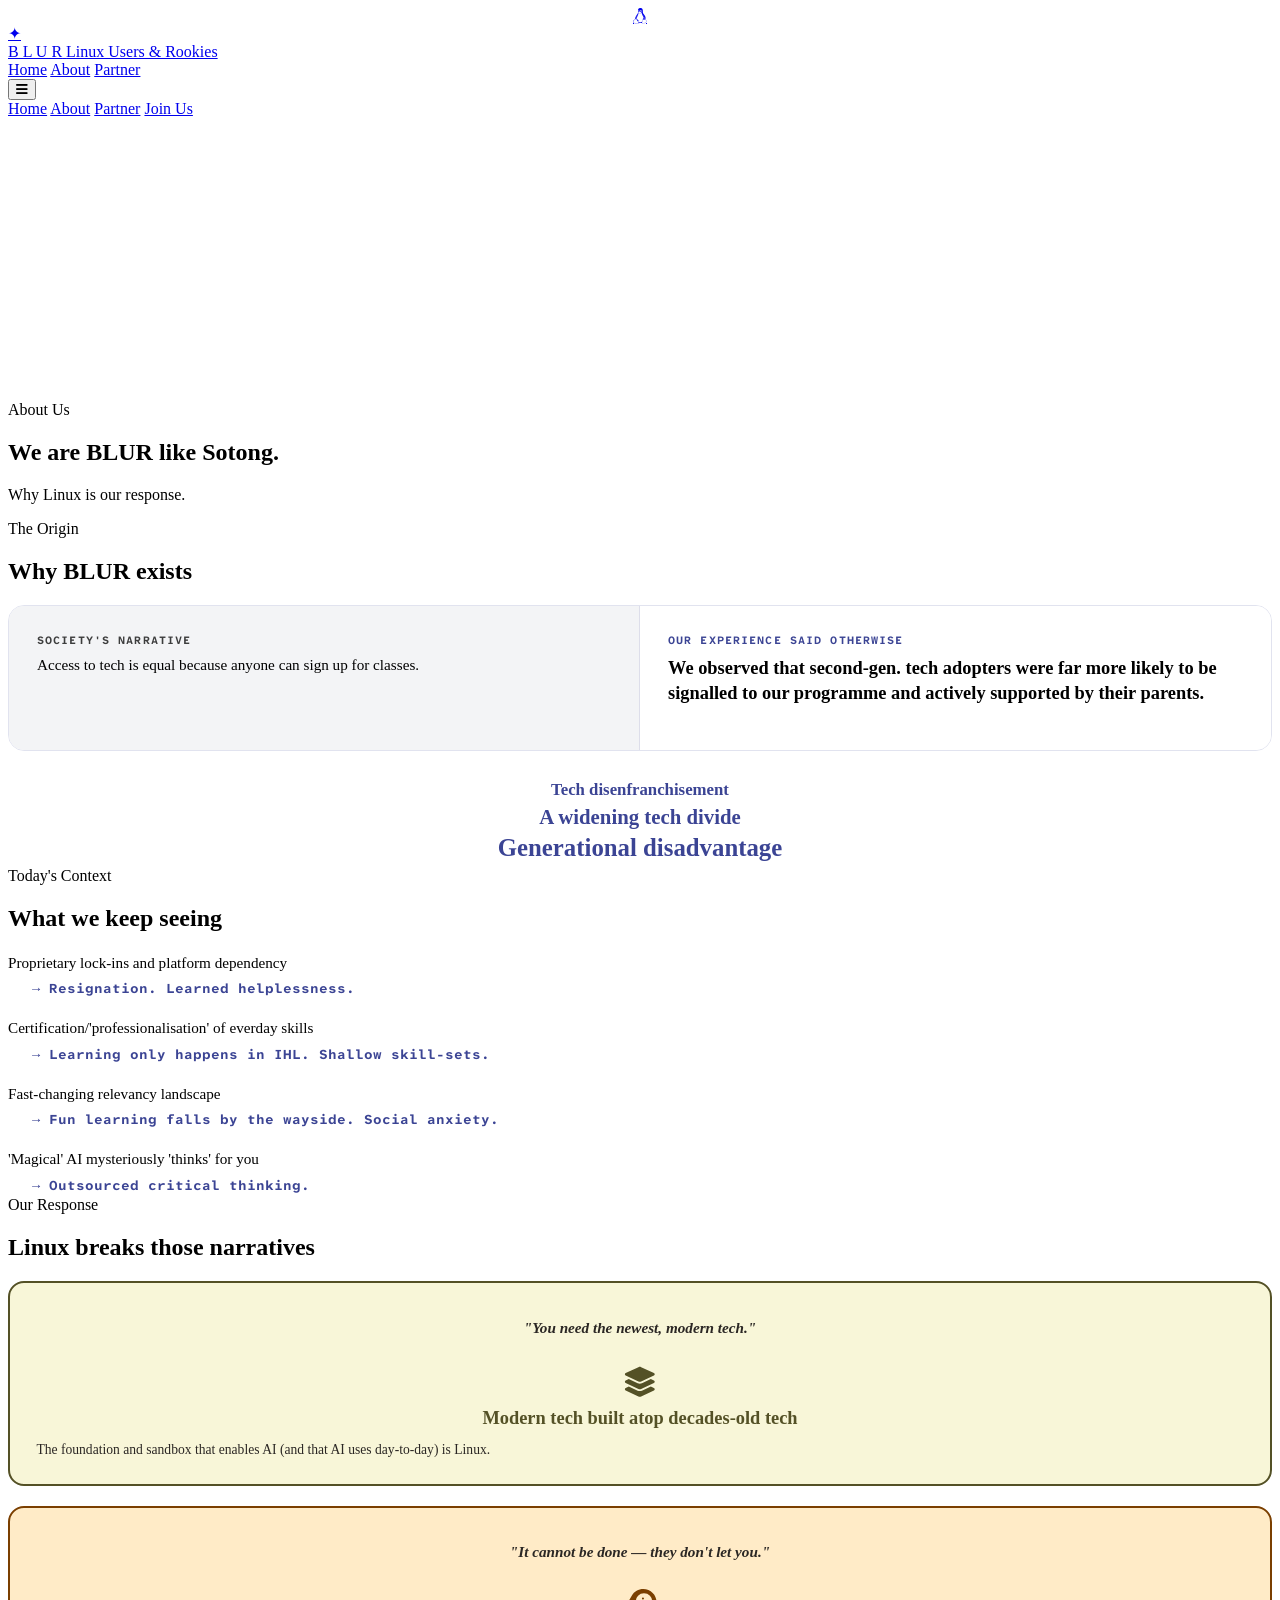
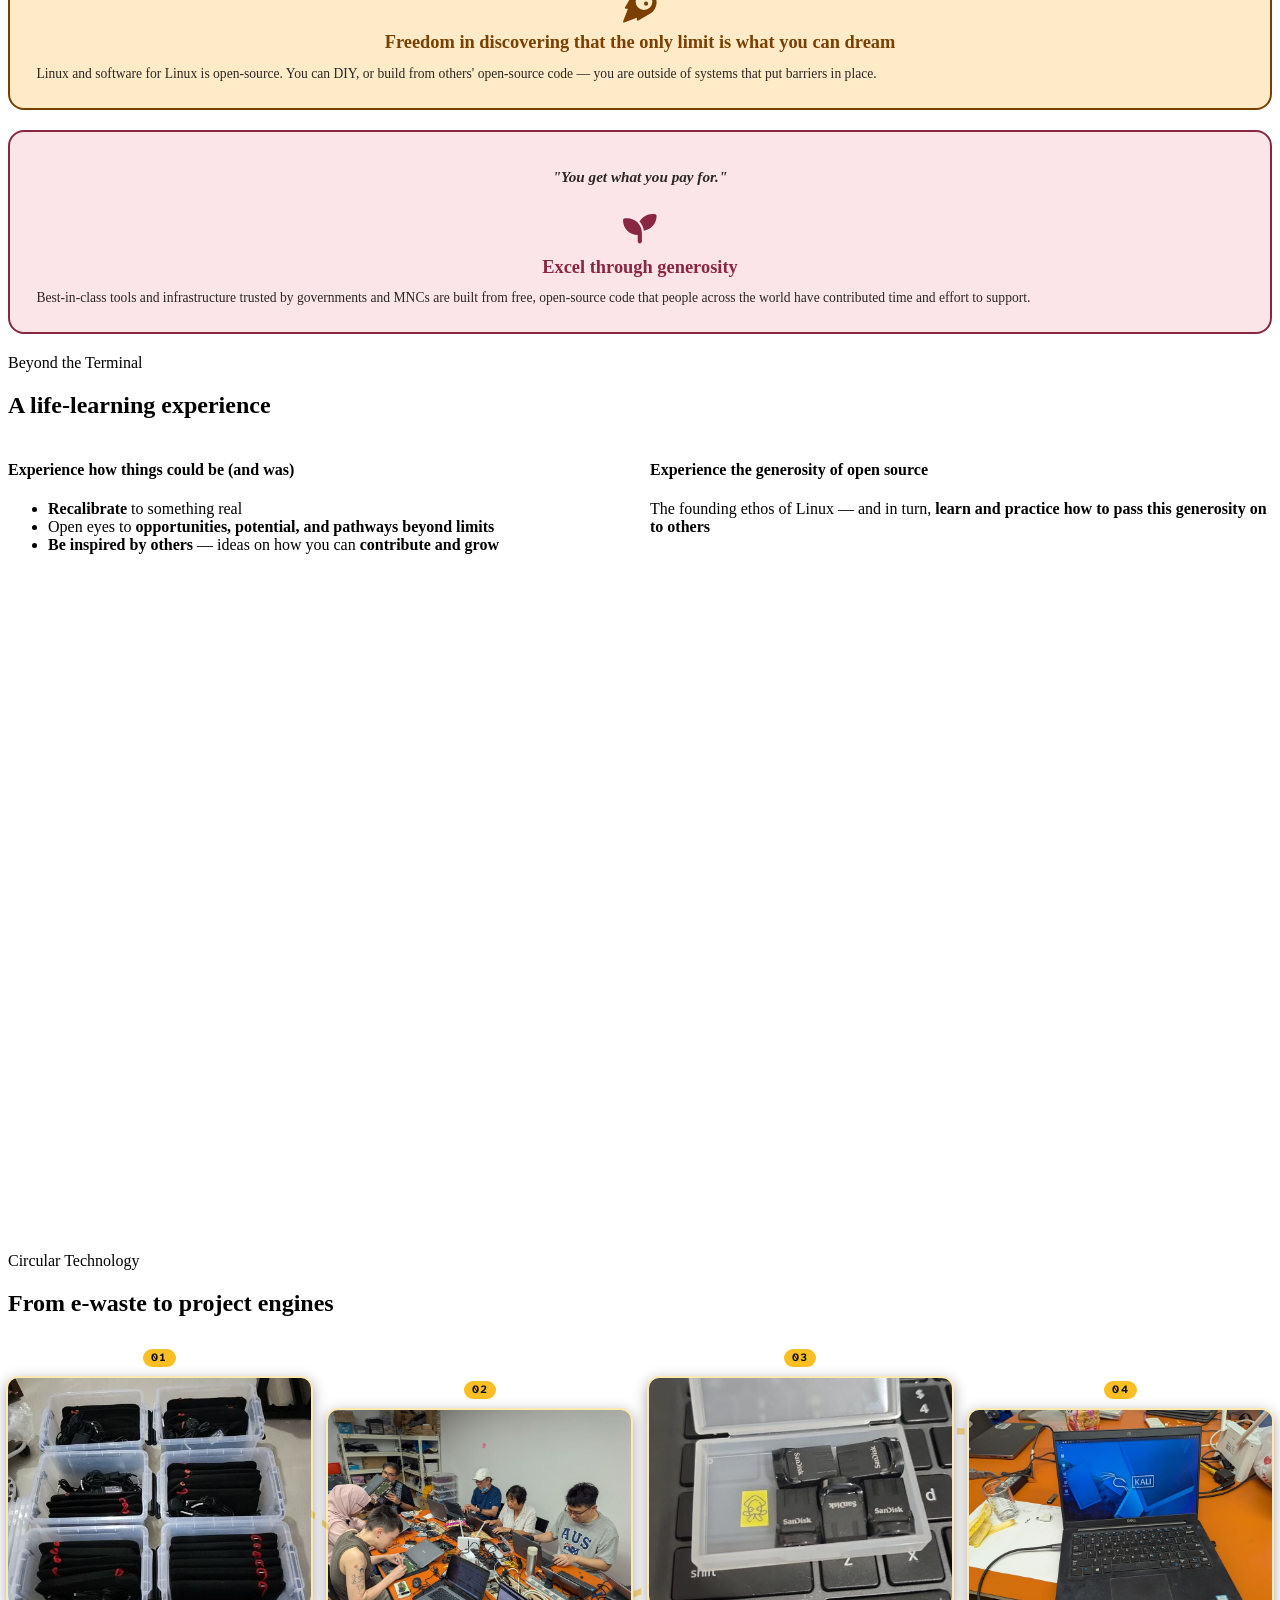
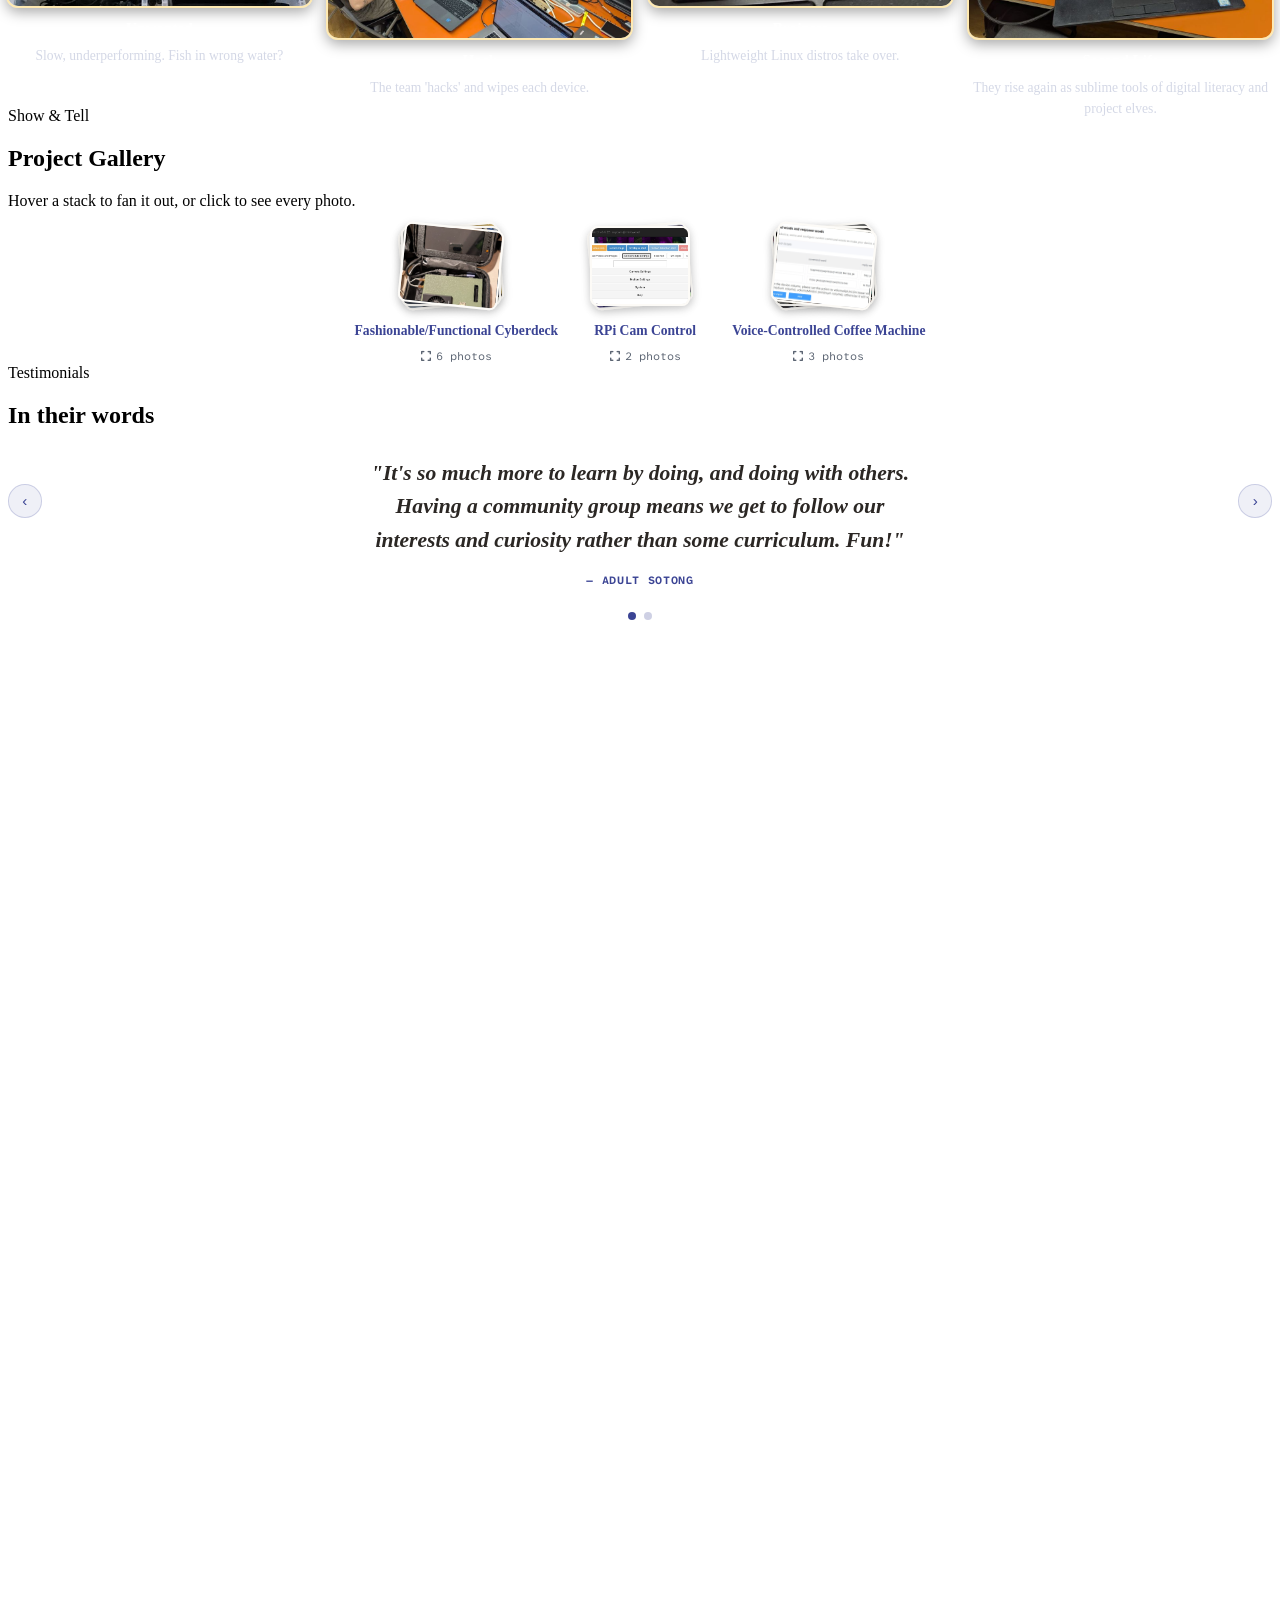
==== about.html @ 8d986a8f "added about about and partner page" ====
<!DOCTYPE html>
<html lang="en" class="scroll-smooth">
<head>
 <meta charset="UTF-8">
 <meta name="viewport" content="width=device-width, initial-scale=1.0">
 <title>About — BLUR</title>
  <link rel="icon" type="image/png" href="https://lh3.googleusercontent.com/d/1HeaZlw2oTCaRj4ws90VXnMnXO6NxQ99i">
 <!-- Google Fonts: Jost (Primary) & Atkinson Hyperlegible Mono (Accent/Code) -->
 <link rel="preconnect" href="https://fonts.googleapis.com">
 <link rel="preconnect" href="https://fonts.gstatic.com" crossorigin>
 <link href="https://fonts.googleapis.com/css2?family=Atkinson+Hyperlegible+Mono:ital,wght@0,400..700;1,400..700&family=Jost:ital,wght@0,100..900;1,100..900&display=swap" rel="stylesheet">
 <!-- FontAwesome for Little Prince-themed icons -->
 <link rel="stylesheet" href="https://cdnjs.cloudflare.com/ajax/libs/font-awesome/6.4.0/css/all.min.css" integrity="sha512-iecdLmaskl7CVkqkXNQ/ZH/XLlvWZOJyj7Yy7tcenmpD1ypASozpmT/E0iPtmFIB46ZmdtAc9eNBvH0H/ZpiBw==" crossorigin="anonymous" referrerpolicy="no-referrer" />

 <!-- Tailwind CSS CDN -->
 <script src="https://cdn.tailwindcss.com"></script>
 <script src="js/tailwind-config.js"></script>

 <!-- Custom CSS for specialized effects & canvas stars -->
 <link rel="stylesheet" href="css/styles.css">
</head>

<body class="bg-ink-50 text-ink-700 font-sans min-h-screen relative overflow-x-hidden antialiased">

 <!-- NAVIGATION HEADER -->
 <header class="sticky top-0 z-50 backdrop-blur-md bg-ink-50/90 border-b border-squid-700/10 transition-colors duration-500">
   <div class="max-w-6xl mx-auto px-4 sm:px-6 lg:px-8 h-16 flex items-center justify-between">

     <!-- Brand Logo / Identity -->
     <a href="index.html" class="flex items-center space-x-3 group" aria-label="BLUR Home">
       <div class="relative w-9 h-9 flex items-center justify-center bg-squid-700 rounded-full overflow-hidden transition-all duration-300 group-hover:scale-105">
         <img src="https://lh3.googleusercontent.com/d/1HeaZlw2oTCaRj4ws90VXnMnXO6NxQ99i" alt="BLUR sotong logo" class="w-3/4 h-3/4 object-contain" onerror="this.style.display='none'; this.nextElementSibling.style.display='flex';">
         <i class="fa-brands fa-linux text-ink-50 text-lg" style="display:none; align-items:center; justify-content:center;"></i>
         <span class="absolute -top-1 -right-1 text-xs text-wheat-900 animate-pulse">✦</span>
       </div>
       <div class="flex flex-col">
         <span class="font-bold tracking-wider text-xl font-mono text-squid-700">B L U R</span>
         <span class="text-[10px] tracking-widest font-mono uppercase opacity-75">Linux Users &amp; Rookies</span>
       </div>
     </a>

     <!-- Desktop Navigation Links + Mobile Menu Toggle, right-aligned as one group -->
     <div class="flex items-center space-x-8">
       <nav class="hidden md:flex items-center space-x-8" aria-label="Main Navigation">
         <a href="index.html" class="hover:text-squid-700 font-medium tracking-wide transition-colors">Home</a>
         <a href="about.html" class="text-squid-700 font-bold tracking-wide transition-colors">About</a>
         <a href="partner.html" class="hover:text-squid-700 font-medium tracking-wide transition-colors">Partner</a>
       </nav>

       <!-- Mobile Menu Toggle Button -->
       <button id="mobile-menu-btn" class="p-2 md:hidden text-squid-700" aria-expanded="false" aria-controls="mobile-menu" aria-label="Toggle navigation menu">
         <i class="fa-solid fa-bars text-xl"></i>
       </button>
     </div>
   </div>

   <!-- Mobile Navigation Drawer -->
   <div id="mobile-menu" class="hidden md:hidden bg-squid-100 border-b border-squid-700/20 px-4 py-4 space-y-3">
     <a href="index.html" class="block py-2 text-base font-medium hover:text-squid-700 transition-colors">Home</a>
     <a href="about.html" class="block py-2 text-base font-bold text-squid-700 transition-colors">About</a>
     <a href="partner.html" class="block py-2 text-base font-medium hover:text-squid-700 transition-colors">Partner</a>
     <a href="index.html#join" class="block text-center py-2.5 mt-4 text-sm font-bold font-mono uppercase tracking-wider rounded bg-squid-700 text-ink-50">
       Join Us
     </a>
   </div>
 </header>

 <!-- ABOUT HERO -->
 <section class="relative py-16 md:py-24 bg-ink-900 text-ink-100 overflow-hidden" aria-labelledby="about-hero-headline">
   <canvas class="space-starfield absolute inset-0 w-full h-full z-0" aria-hidden="true"></canvas>
   <div class="max-w-4xl mx-auto px-4 sm:px-6 lg:px-8 text-center space-y-5 relative z-10">
     <span class="text-xs font-bold tracking-widest font-mono text-gold uppercase">About Us</span>
     <h1 id="about-hero-headline" class="text-3xl sm:text-4xl lg:text-5xl font-extrabold tracking-tight text-ink-100"></h1>
     <p id="about-hero-subhead" class="text-lg md:text-xl opacity-85 max-w-2xl mx-auto text-balance"></p>
   </div>
 </section>

 <!-- THE ORIGIN: claim / reality split (deck slide 5) -->
 <section class="py-20 bg-ink-50 relative" aria-labelledby="origin-title">
   <div class="max-w-4xl mx-auto px-4 sm:px-6 lg:px-8">
     <div class="text-center max-w-2xl mx-auto mb-10 space-y-3">
       <span class="text-xs font-bold tracking-widest font-mono text-squid-700 uppercase">The Origin</span>
       <h2 id="origin-title" class="text-3xl sm:text-4xl font-extrabold tracking-tight text-ink-700">
         Why BLUR exists
       </h2>
       <div class="w-16 h-1 bg-squid-700 mx-auto rounded-full"></div>
     </div>
     <div id="origin-panel"></div>
   </div>
 </section>

 <!-- TODAY'S SOCIETAL CONTEXT: quote-stack (deck slide 6) -->
 <section class="py-20 bg-squid-100 relative" aria-labelledby="societal-title">
   <div class="max-w-3xl mx-auto px-4 sm:px-6 lg:px-8">
     <div class="text-center max-w-2xl mx-auto mb-10 space-y-3">
       <span class="text-xs font-bold tracking-widest font-mono text-squid-700 uppercase">Today's Context</span>
       <h2 id="societal-title" class="text-3xl sm:text-4xl font-extrabold tracking-tight text-ink-700">
         What we keep seeing
       </h2>
       <div class="w-16 h-1 bg-squid-700 mx-auto rounded-full"></div>
     </div>
     <div id="societal-context" class="text-lg md:text-xl leading-relaxed font-medium text-ink-700"></div>
   </div>
 </section>

 <!-- LINUX RESPONSE: tri-colour claim/response cards (deck slide 11) -->
 <section class="py-20 bg-ink-50 relative" aria-labelledby="linux-response-title">
   <div class="max-w-6xl mx-auto px-4 sm:px-6 lg:px-8">
     <div class="text-center max-w-2xl mx-auto mb-14 space-y-3">
       <span class="text-xs font-bold tracking-widest font-mono text-squid-700 uppercase">Our Response</span>
       <h2 id="linux-response-title" class="text-3xl sm:text-4xl font-extrabold tracking-tight text-ink-700">
         Linux breaks those narratives
       </h2>
       <div class="w-16 h-1 bg-squid-700 mx-auto rounded-full"></div>
     </div>
     <div id="linux-response" class="grid grid-cols-1 md:grid-cols-3 gap-6"></div>
   </div>
 </section>

 <!-- LIFE-LEARNING EXPERIENCE (deck slide 12, option D — two side-by-side cards) -->
 <section class="py-20 bg-squid-100 relative" aria-labelledby="life-learning-title">
   <div class="max-w-4xl mx-auto px-4 sm:px-6 lg:px-8">
     <div class="text-center max-w-2xl mx-auto mb-10 space-y-3">
       <span class="text-xs font-bold tracking-widest font-mono text-squid-700 uppercase">Beyond the Terminal</span>
       <h2 id="life-learning-title" class="text-3xl sm:text-4xl font-extrabold tracking-tight text-ink-700">
         A life-learning experience
       </h2>
       <div class="w-16 h-1 bg-squid-700 mx-auto rounded-full"></div>
     </div>
     <div id="life-learning"></div>
   </div>
 </section>

 <!-- FROM E-WASTE TO PROJECT ENGINES (deck slide 14) — full space-dark section, not a card -->
 <section class="py-20 bg-ink-900 text-ink-100 relative overflow-hidden" aria-labelledby="ewaste-title">
   <canvas class="space-starfield absolute inset-0 w-full h-full z-0" aria-hidden="true"></canvas>
   <div class="max-w-5xl mx-auto px-4 sm:px-6 lg:px-8 relative z-10">
     <div class="text-center max-w-2xl mx-auto mb-12 space-y-3">
       <span class="text-xs font-bold tracking-widest font-mono text-gold uppercase">Circular Technology</span>
       <h2 id="ewaste-title" class="text-3xl sm:text-4xl font-extrabold tracking-tight text-ink-100">
         From e-waste to project engines
       </h2>
       <div class="w-16 h-1 bg-gold mx-auto rounded-full"></div>
     </div>
     <div id="ewaste-flow"></div>
   </div>
 </section>

 <!-- PROJECT GALLERY: fanned photo stacks (deck slide 19 + own showcase projects) -->
 <section class="py-20 bg-squid-100 relative" aria-labelledby="project-gallery-title">
   <div class="max-w-5xl mx-auto px-4 sm:px-6 lg:px-8">
     <div class="text-center max-w-2xl mx-auto mb-12 space-y-3">
       <span class="text-xs font-bold tracking-widest font-mono text-squid-700 uppercase">Show &amp; Tell</span>
       <h2 id="project-gallery-title" class="text-3xl sm:text-4xl font-extrabold tracking-tight text-ink-700">
         Project Gallery
       </h2>
       <div class="w-16 h-1 bg-squid-700 mx-auto rounded-full"></div>
       <p class="text-lg text-balance opacity-85 pt-2">Hover a stack to fan it out, or click to see every photo.</p>
     </div>
     <div id="project-gallery"></div>
   </div>
 </section>

 <!-- TESTIMONIALS: standalone carousel -->
 <section class="py-20 bg-ink-50 relative" aria-labelledby="testimonials-title">
   <div class="max-w-3xl mx-auto px-4 sm:px-6 lg:px-8">
     <div class="text-center max-w-2xl mx-auto mb-12 space-y-3">
       <span class="text-xs font-bold tracking-widest font-mono text-squid-700 uppercase">Testimonials</span>
       <h2 id="testimonials-title" class="text-3xl sm:text-4xl font-extrabold tracking-tight text-ink-700">
         In their words
       </h2>
       <div class="w-16 h-1 bg-squid-700 mx-auto rounded-full"></div>
     </div>
     <div id="testimonial-carousel"></div>
   </div>
 </section>

 <!-- FOOTER -->
 <footer id="contact" class="bg-ink-900 text-ink-100 transition-colors duration-500 border-t border-gold/20 py-12 relative z-10 overflow-hidden" aria-label="Footer Area" aria-labelledby="contact-title">
   <!-- Twinkling star field, same engine as the hero sky -->
   <canvas id="footer-space-canvas" class="space-starfield absolute inset-0 w-full h-full z-0" aria-hidden="true"></canvas>

   <!-- Whimsical Little Prince Planet SVG, top-left, near the heading -->
   <div class="absolute top-6 left-6 sm:left-12 w-24 h-24 opacity-30 floating-star" aria-hidden="true">
     <svg viewBox="0 0 100 100" class="w-full h-full fill-current text-gold">
       <circle cx="50" cy="50" r="30" />
       <ellipse cx="50" cy="50" rx="45" ry="10" transform="rotate(-15 50 50)" fill="none" stroke="currentColor" stroke-width="3" />
       <circle cx="50" cy="18" r="3" />
       <circle cx="68" cy="72" r="2" />
     </svg>
   </div>

   <!-- Second, smaller ringed planet, bottom-right, near the copyright line -->
   <div class="absolute bottom-6 right-6 sm:right-12 w-20 h-20 opacity-20 floating-star" style="animation-delay: 0.8s;" aria-hidden="true">
     <svg viewBox="0 0 100 100" class="w-full h-full fill-current text-squid-300">
       <circle cx="50" cy="50" r="22" />
       <ellipse cx="50" cy="50" rx="42" ry="9" transform="rotate(20 50 50)" fill="none" stroke="currentColor" stroke-width="3" />
       <circle cx="30" cy="30" r="2" />
     </svg>
   </div>

   <!-- Third, tiny moon, upper-right -->
   <div class="absolute top-6 right-10 w-10 h-10 opacity-25 floating-star hidden sm:block" style="animation-delay: 2.2s;" aria-hidden="true">
     <svg viewBox="0 0 100 100" class="w-full h-full fill-current text-ink-100">
       <circle cx="50" cy="50" r="18" />
     </svg>
   </div>

   <!-- Scattered sparkle accents -->
   <span class="absolute top-10 left-1/4 text-gold text-lg opacity-70 floating-star" style="animation-delay: 0.4s;" aria-hidden="true">✦</span>
   <span class="absolute bottom-16 left-16 text-ink-100 text-xs opacity-60 floating-star" style="animation-delay: 1.6s;" aria-hidden="true">✦</span>
   <span class="absolute top-1/3 right-1/4 text-squid-300 text-sm opacity-50 floating-star" style="animation-delay: 2.8s;" aria-hidden="true">✦</span>
   <span class="absolute bottom-8 right-1/3 text-gold text-xl opacity-40 floating-star hidden sm:inline" style="animation-delay: 1.1s;" aria-hidden="true">✦</span>

   <!-- CONTACT SECTION -->
   <div class="relative z-10 max-w-6xl mx-auto px-4 sm:px-6 lg:px-8 pb-10 mb-10 border-b border-gold/20 text-center">
     <span class="text-xs font-bold tracking-widest font-mono text-gold uppercase">Contact</span>
     <h2 id="contact-title" class="text-2xl sm:text-3xl font-extrabold tracking-tight text-ink-100 mt-2 mb-4">
       Get in Touch
     </h2>
     <p class="text-sm md:text-base opacity-85 max-w-xl mx-auto mb-6">
       Whether you'd like to donate hardware, offer a venue, or just say hi, <br/> drop us an email, and a volunteer sotong will be in touch within the week.
     </p>
     <div class="flex flex-col sm:flex-row gap-3 justify-center items-center">
       <a href="mailto:blursotonglinux@gmail.com" class="inline-flex items-center justify-center px-6 py-3.5 text-base font-bold font-mono tracking-wider rounded-xl border-2 border-transparent bg-gold text-ink-900 hover:bg-gold/90 transition-all shadow-md hover:shadow-lg transform hover:-translate-y-0.5">
         <i class="fa-solid fa-envelope mr-2"></i> BlurSotongLinux@gmail.com
       </a>
       <a href="partner.html" class="inline-flex items-center justify-center px-6 py-3.5 text-base font-bold font-mono tracking-wider rounded-xl border-2 border-gold text-gold hover:bg-gold/10 transition-all shadow-md hover:shadow-lg transform hover:-translate-y-0.5 whitespace-nowrap">
         Partnership Inquiries <i class="fa-solid fa-arrow-up-right-from-square ml-3"></i>
       </a>
     </div>
   </div>

   <div class="relative z-10 max-w-6xl mx-auto px-4 sm:px-6 lg:px-8">

     <div class="flex flex-col md:flex-row items-center justify-between gap-6 pb-8 border-b border-gold/20">

       <!-- Brand Bottom -->
       <div class="text-center md:text-left">
         <p class="font-bold tracking-wider text-xl font-mono text-gold">B L U R</p>
         <p class="text-xs font-mono opacity-80 mt-1">Blending Linux Users &amp; Rookies • Singapore</p>
       </div>

       <!-- Simple nav repeat in footer -->
       <nav class="flex items-center gap-6 text-sm font-mono" aria-label="Footer Navigation">
         <a href="index.html" class="hover:text-gold transition-colors">Home</a>
         <a href="about.html" class="hover:text-gold transition-colors">About</a>
         <a href="partner.html" class="hover:text-gold transition-colors">Partner</a>
       </nav>

     </div>

     <!-- Copyright and Whimsical Note -->
     <div class="pt-8 flex flex-col sm:flex-row items-center justify-between text-xs font-mono opacity-70 gap-4">
       <p>&copy; 2026 BLUR 🦑. Slow, Peer-Based, Passion-Led.</p>
       <p class="italic text-center text-balance sm:text-right">
         "All grown-ups were once children... <br>but only few of them remember it."
       </p>
     </div>

   </div>
 </footer>

 <!-- Site content data, then site logic (order matters: main.js reads SITE_BUNDLE from content.js) -->
 <script src="js/content.js"></script>
 <script src="js/main.js"></script>
</body>
</html>
---- css/styles.css ----
/* Custom CSS for specialized effects & canvas stars */

/* This site has its own deliberate light/dark sections (Tailwind utility classes only,
   no `dark:` variants) — it does not want the browser/OS "force dark mode" repaint,
   which recolors backgrounds but not our text, breaking contrast throughout. */
:root { color-scheme: light; }

/* Custom Focus Outline for WCAG AAA compliance (visible on both light & dark sections) */
*:focus-visible {
  outline: 3px solid #3B4494;
  outline-offset: 2px;
}
#hero-section *:focus-visible,
#contact *:focus-visible {
  outline: 3px solid #FBBF24;
  outline-offset: 2px;
}

/* Little Prince Floating Star Animation */
@keyframes float-star {
  0%, 100% { transform: translateY(0px) rotate(0deg); }
  50% { transform: translateY(-8px) rotate(15deg); }
}
.floating-star {
  animation: float-star 4s ease-in-out infinite;
}

/* Star twinkling simulation background canvas — shared by every full-space-background section */
canvas.space-starfield {
  pointer-events: none;
  opacity: 0.65;
}

/* Safe scroll margins for anchors */
section, footer {
  scroll-margin-top: 5rem;
}

/* Rainbow "lolcat" text cycling for the fox easter egg */
@keyframes lolcat-cycle {
  0%   { color: #ff6161; }
  16%  { color: #ffb861; }
  32%  { color: #f4e04d; }
  48%  { color: #6fdc8c; }
  64%  { color: #61c4ff; }
  80%  { color: #b98bff; }
  100% { color: #ff6161; }
}
.lolcat span {
  display: inline-block;
  animation-name: lolcat-cycle;
  animation-duration: 3s;
  animation-iteration-count: infinite;
  animation-timing-function: linear;
}

/* Gentle sway for the fully bloomed rose easter egg */
@keyframes rose-sway {
  0%, 100% { transform: rotate(-3deg); }
  50% { transform: rotate(3deg); }
}
.rose-sway {
  display: inline-block;
  transform-origin: bottom center;
  animation: rose-sway 2.4s ease-in-out infinite;
}

/* ============================================================
   NEW COMPONENTS (redesign, all pages)
   ============================================================ */

/* Standardized type scale for all custom (non-Tailwind-utility) component text below,
   so micro-labels/badges/tags share one size, small mono captions share another, and
   body copy inside custom components shares another — instead of many one-off values. */
:root {
  --fs-micro: 0.7rem;   /* eyebrow labels, badges, tags, chips, step numbers */
  --fs-caption: 0.75rem; /* mono captions/counters/notes */
  --fs-small: 0.85rem;   /* small body copy inside custom cards/panels */
  --fs-body: 0.95rem;    /* standard body copy inside custom cards/panels */
  --fs-subhead: 1.15rem; /* card sub-headings */
  --fs-heading: 1.3rem;  /* small section-level headings inside dark shells (e.g. wheel detail panel) */
}

/* --- Why Linux? / Origin claim-reality split panel --- */
.claim-panel {
  display: grid;
  grid-template-columns: 1fr 1fr;
  border-radius: 1rem;
  overflow: hidden;
  border: 1px solid rgba(59, 68, 148, 0.15);
}
.claim-panel .claim-side,
.claim-panel .reality-side {
  padding: 1.5rem 1.75rem;
}
.claim-panel .claim-side {
  background: #f3f4f6; /* ink-100 */
  border-right: 1px solid rgba(59, 68, 148, 0.12);
}
.claim-panel .reality-side {
  background: #ffffff;
}
.claim-panel .panel-tag {
  font-family: 'Atkinson Hyperlegible Mono', monospace;
  font-size: var(--fs-micro);
  letter-spacing: 0.1em;
  text-transform: uppercase;
  font-weight: 700;
  opacity: 0.75;
}
.claim-panel .claim-text { margin-top: 0.5rem; font-size: var(--fs-body); white-space: pre-line; }
.claim-panel .reality-text { margin-top: 0.5rem; font-size: var(--fs-subhead); font-weight: 600; line-height: 1.4; }
@media (max-width: 640px) {
  .claim-panel { grid-template-columns: 1fr; }
  .claim-panel .claim-side { border-right: none; border-bottom: 1px solid rgba(59, 68, 148, 0.12); }
}

/* Origin section's "chips", shown as a centered pyramid — each line a size step
   larger than the one above, ending on the widest/boldest statement.
   squid-700 on ink-50: 8.33:1 contrast (WCAG AAA). */
.chip-pyramid { text-align: center; margin-top: 1.75rem; }
.chip-pyramid .cp-line { color: #3b4494; font-weight: 700; line-height: 1.3; margin: 0.15rem 0; }
.chip-pyramid .cp-step0 { font-size: 1.05rem; }
.chip-pyramid .cp-step1 { font-size: 1.3rem; }
.chip-pyramid .cp-step2 { font-size: 1.55rem; }
.chip-pyramid .cp-step3 { font-size: 1.8rem; }

/* --- Societal context quote stack (About) --- */
/* Each cause/effect pair is its own line group, with the effect on its own indented
   line beneath the cause — this keeps a long cause or effect from wrapping into (or
   mid-phrase within) the other, unlike the previous single shared line. */
.quote-stack { display: flex; flex-direction: column; gap: 1.1rem; }
.quote-stack-line { font-size: var(--fs-body); line-height: 1.5; text-align: left; margin: 0; }
.quote-stack-line .arrow-out {
  /* squid-700: 6.99:1 on squid-100 background — passes WCAG AA (and is near-AAA),
     unlike gold which only reaches 1.36:1 on this background. */
  display: block;
  margin-top: 0.3rem;
  padding-left: 1.5rem;
  color: #3b4494;
  font-weight: 700;
  font-family: 'Atkinson Hyperlegible Mono', monospace;
  font-size: var(--fs-small);
}

/* --- Linux Response cards (tri-colour, About) --- */
.response-card {
  border-radius: 1rem;
  overflow: hidden;
  border-width: 2px;
  border-style: solid;
  margin-bottom: 1.25rem;
}
.response-card .rc-body { padding: 1.5rem 1.65rem; text-align: center; }
/* Claim text stays at normal body size; only the arrow is enlarged for emphasis.
   white-space: nowrap keeps each card's claim + arrow on a single line (the cards
   are wide enough at --fs-body size), and a fixed min-height keeps the three
   claim rows level with each other. */
.response-card .rc-claim-row { margin-bottom: 1rem; text-align: center; min-height: 2.6rem; display: flex; align-items: center; justify-content: center; }
.response-card .rc-claim { font-style: italic; font-weight: 700; font-size: var(--fs-body); }
.response-card .rc-icon-wrap { display: flex; justify-content: center; align-items: center; margin-bottom: 0.6rem; font-size: 1.6rem; }
.response-card .rc-icon-wrap .rc-icon { width: 2.1rem; height: 2.1rem; display: block; }
.response-card .rc-icon-wrap .rc-icon svg { width: 100%; height: 100%; display: block; fill: currentColor; }
.response-card .rc-new { font-weight: 700; font-size: var(--fs-subhead); margin-bottom: 0.6rem; }
.response-card .rc-detail { font-size: var(--fs-small); line-height: 1.55; font-style: normal; text-align: left; opacity: 1; }
/* Used by Home's Values cards, which reuse this component but show plain (non-italic, full-opacity)
   body copy instead of the About Linux Response cards' italicized "detail" line. */
.response-card .rc-detail.rc-detail-plain { font-style: normal; opacity: 1; text-align: left; }

.response-card.rc-wheat { background: #f8f6d8; border-color: #545126; color: #2b2724; }
.response-card.rc-wheat .rc-new { color: #545126; }
.response-card.rc-wheat .rc-icon-wrap { color: #545126; }

.response-card.rc-fox { background: #ffebc7; border-color: #7b3f00; color: #2b2724; }
.response-card.rc-fox .rc-new { color: #7b3f00; }
.response-card.rc-fox .rc-icon-wrap { color: #7b3f00; }

.response-card.rc-rose { background: #fbe5e8; border-color: #8a2740; color: #2b2724; }
.response-card.rc-rose .rc-new { color: #8a2740; }
.response-card.rc-rose .rc-icon-wrap { color: #8a2740; }

/* --- Life-learning two-card layout (About) --- */
.life-card-grid { display: grid; grid-template-columns: 1fr 1fr; gap: 1.25rem; }
@media (max-width: 640px) { .life-card-grid { grid-template-columns: 1fr; } }

/* --- 4x Launchpoint wheel (homepage): sits directly on the section's own full-space
   dark background (see #launchpoint in index.html) rather than in its own card. --- */
.wheel-shell {
  color: #fff;
  position: relative;
}
.wheel-grid { display: grid; grid-template-columns: 0.85fr 1.15fr; gap: 2rem; align-items: center; position: relative; z-index: 2; }
@media (max-width: 768px) { .wheel-grid { grid-template-columns: 1fr; } }
.wheel-svg-box { display: flex; justify-content: center; }
.wnode { cursor: pointer; }
.wnode circle.wdot { fill: #fbbf24; transition: r 0.2s; }
.wnode.active circle.wdot { fill: #fff; }
.wnode text { font-family: 'Atkinson Hyperlegible Mono', monospace; font-size: 12px; fill: #cfd4e6; font-weight: 700; transition: fill 0.2s; }
.wnode.active text { fill: #fbbf24; }
.wnode:hover text { fill: #fff; }
.wheel-detail-panel {
  background: rgba(255, 255, 255, 0.05);
  border: 1px solid rgba(251, 191, 36, 0.25);
  border-radius: 1rem;
  padding: 1.25rem 1.4rem;
  min-height: 220px;
}
.wheel-detail-panel .wdp-tag { font-family: 'Atkinson Hyperlegible Mono', monospace; font-size: var(--fs-micro); letter-spacing: 0.1em; text-transform: uppercase; color: #fbbf24; display: block; margin-bottom: 0.4rem; }
.wheel-detail-panel h4 { margin: 0 0 0.6rem; font-size: var(--fs-heading); font-weight: 800; }
.wheel-detail-panel p { font-size: var(--fs-small); line-height: 1.6; color: #d4d8e6; margin: 0 0 0.6rem; }
.wheel-progression { display: flex; gap: 1rem; margin-bottom: 0.75rem; flex-wrap: wrap; justify-content: center; }
.wheel-progression .wprog-pill { display: flex; flex-direction: column; align-items: center; gap: 0.25rem; font-family: 'Atkinson Hyperlegible Mono', monospace; font-size: var(--fs-micro); color: #9aa3c0; }
.wheel-progression .wprog-pill .wprog-ic { width: 2rem; height: 2rem; border-radius: 50%; background: rgba(251, 191, 36, 0.12); display: flex; align-items: center; justify-content: center; font-size: var(--fs-small); color: #fbbf24; }
.wheel-tagcloud { display: flex; flex-wrap: wrap; justify-content: center; gap: 0.35rem; margin-top: 0.3rem; }
.wheel-tagcloud span { font-family: 'Atkinson Hyperlegible Mono', monospace; font-size: var(--fs-micro); background: rgba(185, 194, 242, 0.12); color: #b9c2f2; padding: 0.2rem 0.6rem; border-radius: 999px; }
/* Static photo strip inside a wheel stage (Sidequests, Giving Back) — plain rounded
   thumbnails in a responsive row, no interactivity, no lightbox. */
.wheel-static-photos { display: flex; flex-wrap: wrap; justify-content: center; gap: 0.6rem; margin-bottom: 0.9rem; }
.wheel-static-photos img {
  width: calc(25% - 0.45rem);
  min-width: 68px;
  aspect-ratio: 4/3;
  object-fit: cover;
  border-radius: 0.6rem;
  border: 2px solid rgba(251, 191, 36, 0.3);
}
@media (max-width: 480px) { .wheel-static-photos img { width: calc(50% - 0.3rem); } }
.wheel-sq-link { display: inline-flex; align-items: center; gap: 0.3rem; margin-top: 0.5rem; font-family: 'Atkinson Hyperlegible Mono', monospace; font-size: var(--fs-micro); font-weight: 700; color: #fbbf24; text-decoration: none; }
.wheel-sq-link:hover { text-decoration: underline; }
.wheel-progress-dots { display: flex; gap: 0.4rem; justify-content: center; margin-top: 0.9rem; position: relative; z-index: 2; }
.wheel-progress-dots .wpd { width: 2.1rem; height: 0.25rem; border-radius: 0.15rem; background: rgba(255, 255, 255, 0.15); overflow: hidden; position: relative; }
.wheel-progress-dots .wpd .wpd-fill { position: absolute; inset: 0; background: #fbbf24; width: 0%; }
.wheel-autocycle-note { font-family: 'Atkinson Hyperlegible Mono', monospace; font-size: var(--fs-micro); color: #8890ab; text-align: center; margin-top: 0.65rem; position: relative; z-index: 2; }

/* --- Playground cards (homepage, below wheel): short photo strip, label is the focus --- */
.playground-card { background: #fdfbf7; border-radius: 1rem; overflow: hidden; border: 1px solid rgba(255,255,255,0.15); box-shadow: 0 4px 14px rgba(0,0,0,0.25); }
.playground-card img { width: 100%; aspect-ratio: 16/9; object-fit: cover; display: block; }
.playground-card .pg-label { padding: 1rem 1rem 1.1rem; font-family: 'Atkinson Hyperlegible Mono', monospace; font-weight: 800; color: #3b4494; font-size: var(--fs-body); text-align: center; letter-spacing: 0.02em; }

/* --- E-waste flow (About): full-bleed dark space section (background set by the
   section itself, not this element), flowy staggered steps, wavy gold connector --- */
.ewaste-flow {
  padding: 1.5rem 0 0.5rem;
  display: grid;
  grid-template-columns: repeat(4, 1fr);
  gap: 1.1rem;
  position: relative;
}
@media (max-width: 768px) { .ewaste-flow { grid-template-columns: 1fr 1fr; padding: 1rem 0; } }
.ewaste-line { position: absolute; inset: 0; width: 100%; height: 100%; z-index: 0; }
.ewaste-step {
  display: flex;
  flex-direction: column;
  align-items: center;
  text-align: center;
  gap: 0.6rem;
  position: relative;
  z-index: 1;
}
/* Alternate vertical offset for a flowier, non-grid feel, tracking the wavy connector line beneath */
.ewaste-step { transform: translateY(-0.75rem); }
.ewaste-step.es-down { transform: translateY(1.25rem); }
@media (max-width: 768px) { .ewaste-step, .ewaste-step.es-down { transform: none; } }
.ewaste-step img { width: 100%; aspect-ratio: 4/3; object-fit: cover; border-radius: 0.75rem; border: 2px solid rgba(251,191,36,0.35); box-shadow: 0 4px 14px rgba(0,0,0,0.35); }
.ewaste-step .es-stepno { font-family: 'Atkinson Hyperlegible Mono', monospace; font-size: var(--fs-micro); color: #0b0f19; background: #fbbf24; padding: 0.1rem 0.5rem; border-radius: 999px; letter-spacing: 0.1em; font-weight: 700; }
.ewaste-step h4 { margin: 0.1rem 0 0; font-size: var(--fs-body); font-weight: 700; color: #fff; }
.ewaste-step p { margin: 0; font-size: var(--fs-small); color: #d4d8e6; line-height: 1.5; }

/* --- Project gallery: fanned photo stacks (About) --- */
.gallery-fan-row { display: flex; gap: 2rem; flex-wrap: wrap; justify-content: center; }
.gallery-fan-project { display: flex; flex-direction: column; align-items: center; gap: 0.6rem; cursor: pointer; }
.gallery-fan-stack { position: relative; width: 110px; height: 88px; }
.gallery-fan-stack img {
  position: absolute;
  width: 96px;
  height: 76px;
  object-fit: cover;
  border-radius: 0.5rem;
  border: 2px solid #fdfbf7;
  box-shadow: 0 3px 10px rgba(0,0,0,0.15);
  transition: transform 0.2s ease;
}
.gallery-fan-stack .gf-s1 { transform: rotate(-6deg); z-index: 1; }
.gallery-fan-stack .gf-s2 { transform: rotate(0deg); z-index: 2; }
.gallery-fan-stack .gf-s3 { transform: rotate(6deg); z-index: 3; }
.gallery-fan-project:hover .gf-s1 { transform: rotate(-14deg) translateX(-12px); }
.gallery-fan-project:hover .gf-s2 { transform: rotate(0deg) translateY(-6px); }
.gallery-fan-project:hover .gf-s3 { transform: rotate(12deg) translateX(12px); }
/* Recolored border for the fan-stack when it sits on the wheel's dark shell instead of a light card
   (it's not wrapped in .gallery-fan-project here, so it needs its own direct :hover rules). */
.gallery-fan-stack.on-dark img { border-color: #0b0f19; }
.gallery-fan-stack.on-dark:hover .gf-s1 { transform: rotate(-14deg) translateX(-12px); }
.gallery-fan-stack.on-dark:hover .gf-s2 { transform: rotate(0deg) translateY(-6px); }
.gallery-fan-stack.on-dark:hover .gf-s3 { transform: rotate(12deg) translateX(12px); }
.gallery-fan-label { font-size: var(--fs-small); font-weight: 700; color: #3b4494; text-align: center; }
.gallery-fan-count { font-family: 'Atkinson Hyperlegible Mono', monospace; font-size: var(--fs-micro); color: #5b6472; }

/* --- Testimonial carousel (About): plain text on the section background, no card --- */
.carousel-shell { text-align: center; position: relative; padding: 0.5rem 3.5rem; }
@media (max-width: 640px) { .carousel-shell { padding: 0.5rem 2.75rem; } }
.carousel-quote { font-size: 1.35rem; line-height: 1.55; max-width: 620px; margin: 0 auto 1rem; font-style: italic; font-weight: 600; color: #2b2724; min-height: 5.5rem; display: flex; align-items: center; justify-content: center; text-wrap: balance; }
.carousel-who { font-family: 'Atkinson Hyperlegible Mono', monospace; font-size: var(--fs-micro); color: #3b4494; text-transform: uppercase; letter-spacing: 0.06em; font-weight: 700; }
.carousel-dots { display: flex; gap: 0.5rem; justify-content: center; margin-top: 1.5rem; }
.carousel-dots .cd { width: 0.5rem; height: 0.5rem; border-radius: 50%; background: rgba(59,68,148,0.25); cursor: pointer; border: none; padding: 0; }
.carousel-dots .cd.active { background: #3b4494; }
.carousel-nav { position: absolute; top: 2.2rem; transform: none; width: 2.1rem; height: 2.1rem; border-radius: 50%; background: rgba(59,68,148,0.08); color: #3b4494; display: flex; align-items: center; justify-content: center; cursor: pointer; font-size: var(--fs-body); border: 1px solid rgba(59,68,148,0.2); }
.carousel-nav:hover { background: rgba(59,68,148,0.16); }
.carousel-nav.cn-prev { left: 0; } .carousel-nav.cn-next { right: 0; }
@media (max-width: 480px) { .carousel-nav { width: 1.9rem; height: 1.9rem; font-size: 0.9rem; } }

/* --- Partner: team chips (Partner page) --- */
.team-split { display: grid; grid-template-columns: 1.2fr 1fr; gap: 2.5rem; align-items: center; }
.team-split-chips { text-align: center; min-width: 0; }
.team-split-chips .flex { justify-content: center; min-width: 0; }
@media (max-width: 768px) { .team-split { grid-template-columns: 1fr; gap: 1.5rem; } }
.team-role-chip { background: #0b0f19; color: #fff; font-family: 'Atkinson Hyperlegible Mono', monospace; font-size: var(--fs-micro); padding: 0.45rem 0.85rem; border-radius: 999px; display: inline-block; }
.team-root-chip { font-family: 'Atkinson Hyperlegible Mono', monospace; font-size: var(--fs-micro); background: #e3e7f8; color: #3b4494; padding: 0.35rem 0.75rem; border-radius: 999px; font-weight: 600; display: inline-block; }

/* --- Partner: immediate needs cards (equal height, responsive row) — same visual
   treatment as About's Life-Learning cards (bg-ink-50 card, squid-700 heading),
   with an added status badge (Immediate/Open/Ongoing) above the title. --- */
.needs-row { display: grid; grid-template-columns: repeat(3, 1fr); gap: 1.25rem; align-items: stretch; }
@media (max-width: 768px) { .needs-row { grid-template-columns: 1fr; } }
.need-card { background: #fdfbf7; border: 1px solid rgba(59,68,148,0.15); border-radius: 1rem; padding: 1.5rem; display: flex; flex-direction: column; height: 100%; }
.need-card .nc-badge { display: inline-block; font-family: 'Atkinson Hyperlegible Mono', monospace; font-size: var(--fs-micro); font-weight: 700; letter-spacing: 0.06em; padding: 0.2rem 0.6rem; border-radius: 999px; margin-bottom: 0.75rem; align-self: flex-start; }
.nc-badge.immediate { background: #fde3d0; color: #7b3f00; }
.nc-badge.open { background: #e3e7f8; color: #3b4494; }
.nc-badge.ongoing { background: #f8f6d8; color: #545126; }
.need-card h4 { margin: 0 0 0.75rem; font-size: 1rem; font-weight: 700; color: #3b4494; }
.need-card p { margin: 0; font-size: 0.875rem; line-height: 1.625; color: #2b2724; flex: 1; }

/* --- Partner: offer timeline (scarcity-ordered) --- */
.offer-timeline { position: relative; padding-left: 1.6rem; }
.offer-timeline::before { content: ''; position: absolute; left: 0.45rem; top: 0.4rem; bottom: 0.4rem; width: 2px; background: rgba(59,68,148,0.15); }
.offer-timeline .ot-item { position: relative; margin-bottom: 1.1rem; }
.offer-timeline .ot-item::before { content: ''; position: absolute; left: -1.6rem; top: 0.2rem; width: 0.9rem; height: 0.9rem; border-radius: 50%; background: #3b4494; border: 3px solid #fdfbf7; }
.offer-timeline .ot-item h4 { margin: 0 0 0.25rem; font-size: var(--fs-body); }
.offer-timeline .ot-item p { margin: 0; font-size: var(--fs-small); color: #5b5650; line-height: 1.5; }

/* --- Shared photo lightbox (Project Gallery + Sidequests wheel gallery) --- */
body.lightbox-locked { overflow: hidden; }
.lightbox-overlay {
  position: fixed;
  inset: 0;
  background: #05070c;
  z-index: 999;
  display: none;
  align-items: center;
  justify-content: center;
  padding: 3rem 1.25rem;
}
.lightbox-overlay.open { display: flex; }
.lightbox-figure { max-width: min(90vw, 900px); max-height: 85vh; margin: 0; display: flex; flex-direction: column; align-items: center; gap: 0.75rem; }
.lightbox-img { max-width: 100%; max-height: 72vh; object-fit: contain; border-radius: 0.75rem; box-shadow: 0 12px 40px rgba(0,0,0,0.5); }
.lightbox-caption { color: #fff; font-weight: 700; font-size: var(--fs-body); text-align: center; }
.lightbox-counter { position: absolute; bottom: 1.25rem; left: 50%; transform: translateX(-50%); font-family: 'Atkinson Hyperlegible Mono', monospace; font-size: var(--fs-caption); color: #aab0c8; }
.lightbox-close {
  position: absolute; top: 1rem; right: 1.25rem;
  width: 2.5rem; height: 2.5rem; border-radius: 50%;
  background: rgba(255,255,255,0.08); border: 1px solid rgba(255,255,255,0.2); color: #fff;
  font-size: 1.5rem; line-height: 1; cursor: pointer; display: flex; align-items: center; justify-content: center;
}
.lightbox-close:hover { background: rgba(255,255,255,0.18); }
.lightbox-nav {
  position: absolute; top: 50%; transform: translateY(-50%);
  width: 3rem; height: 3rem; border-radius: 50%;
  background: rgba(255,255,255,0.08); border: 1px solid rgba(255,255,255,0.2); color: #fff;
  font-size: 1.75rem; line-height: 1; cursor: pointer; display: flex; align-items: center; justify-content: center;
}
.lightbox-nav:hover { background: rgba(255,255,255,0.18); }
.lightbox-nav.lb-prev { left: 1rem; }
.lightbox-nav.lb-next { right: 1rem; }
@media (max-width: 640px) {
  .lightbox-nav { width: 2.25rem; height: 2.25rem; font-size: 1.3rem; }
  .lightbox-close { width: 2.1rem; height: 2.1rem; font-size: 1.2rem; }
}
/* Clickable gallery entry points get a visible affordance */
.gallery-fan-project, .gallery-fan-stack[role="button"] { cursor: pointer; }
.gallery-fan-project:focus-visible, .gallery-fan-stack[role="button"]:focus-visible { outline: 3px solid #3B4494; outline-offset: 3px; border-radius: 0.5rem; }
.gallery-fan-count { display: inline-flex; align-items: center; gap: 0.3rem; }
.gallery-fan-count .fa-expand { font-size: var(--fs-micro); }

/* --- Partner: BLUR at a Glance --- */
.glance-row { display: grid; grid-template-columns: repeat(3, 1fr); gap: 1.1rem; }
@media (max-width: 640px) { .glance-row { grid-template-columns: 1fr; } }
.glance-tile { background: #fdfbf7; border: 1px solid rgba(59,68,148,0.15); border-radius: 0.9rem; padding: 1.2rem; text-align: center; }
.glance-tile .gt-num { font-family: 'Atkinson Hyperlegible Mono', monospace; font-weight: 800; font-size: 1.9rem; color: #3b4494; line-height: 1; }
.glance-tile .gt-label { font-size: var(--fs-small); color: #2b2724; font-weight: 700; margin-top: 0.4rem; }
.glance-tile .gt-expl { font-size: var(--fs-caption); color: #5b6472; margin-top: 0.4rem; line-height: 1.5; }
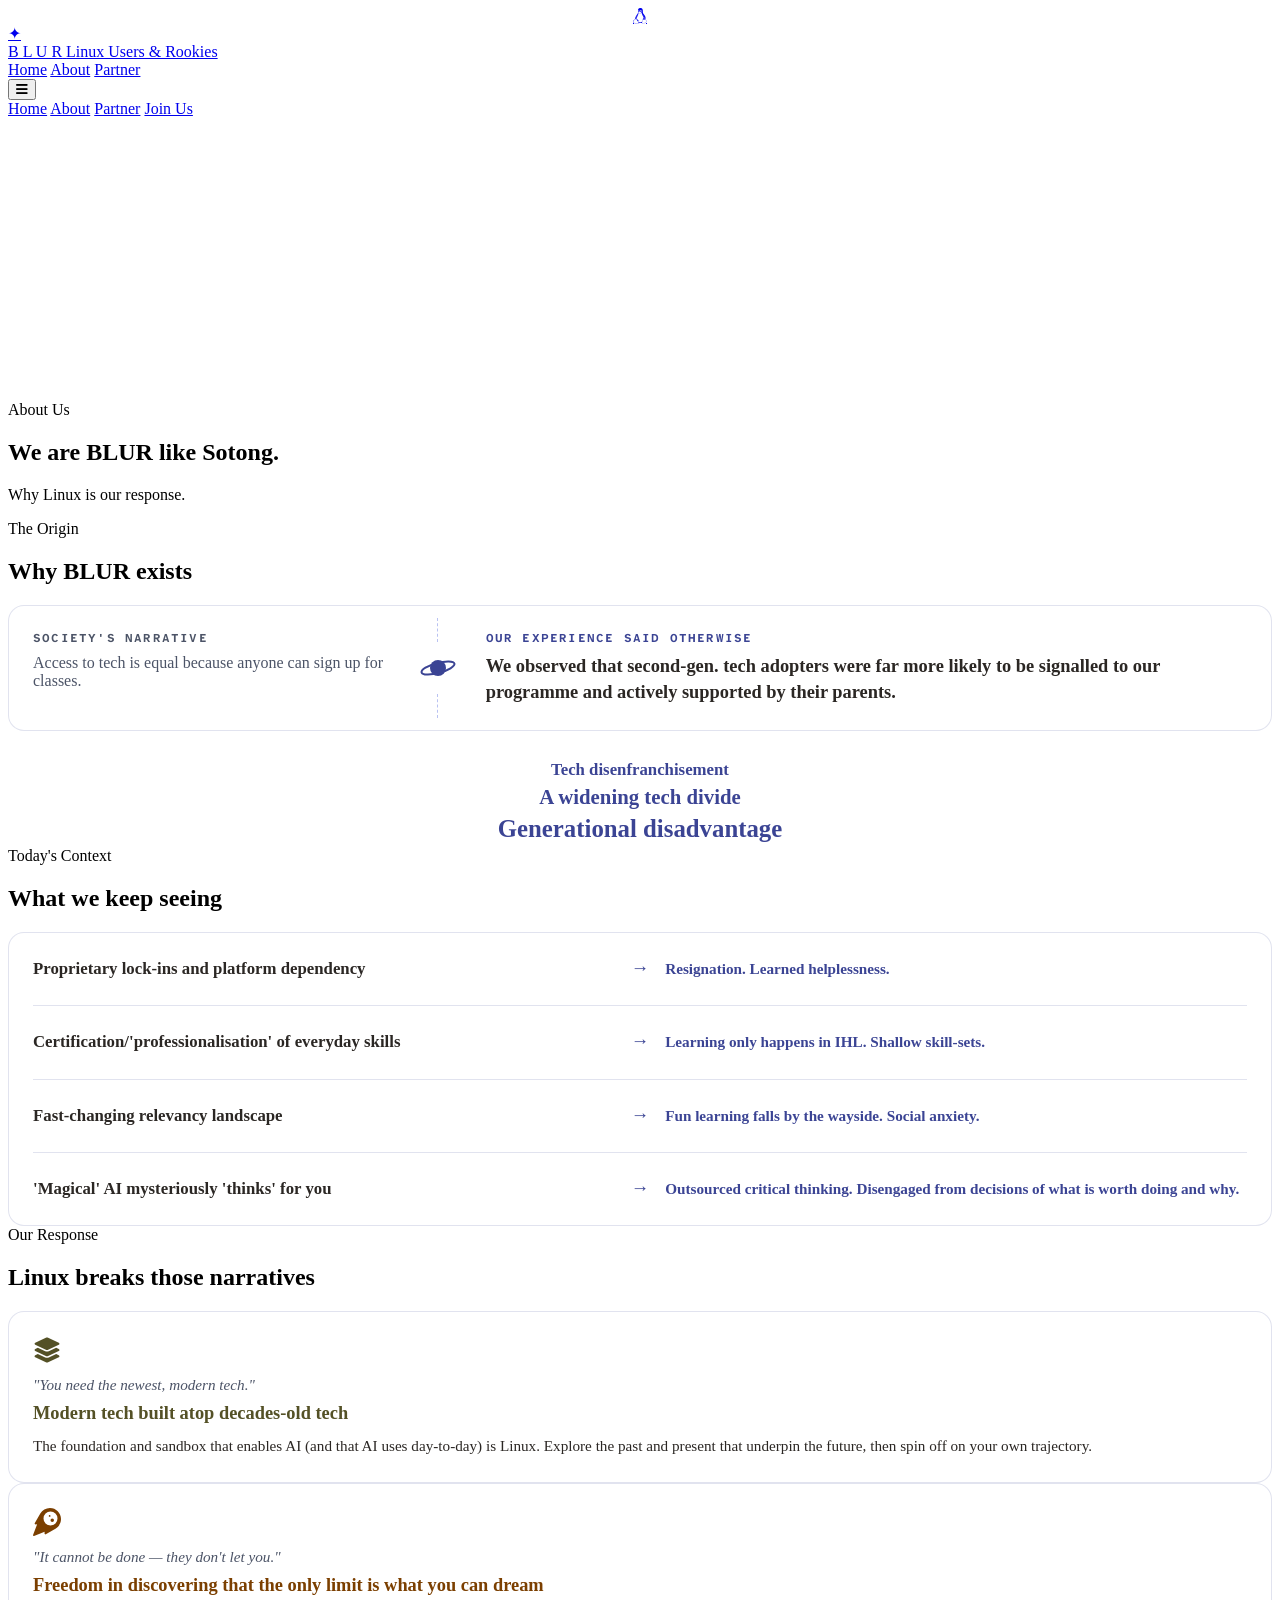
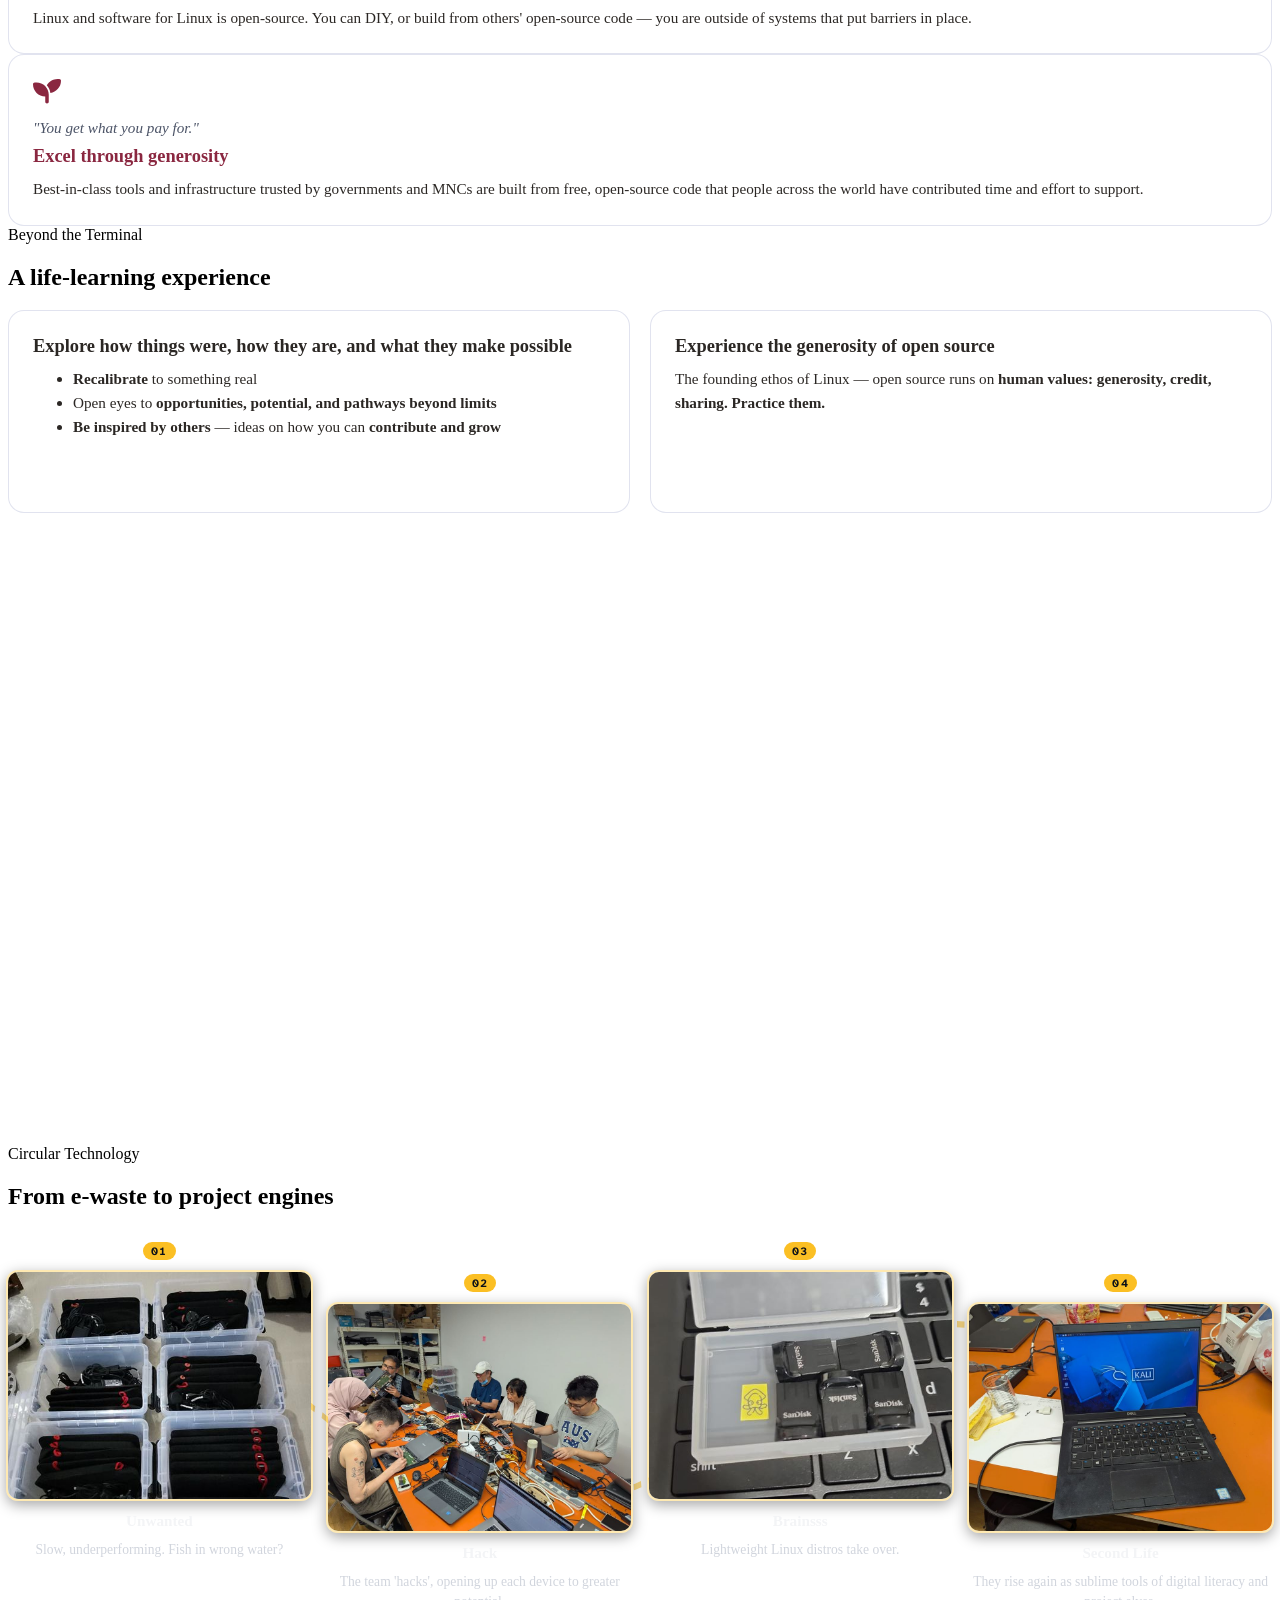
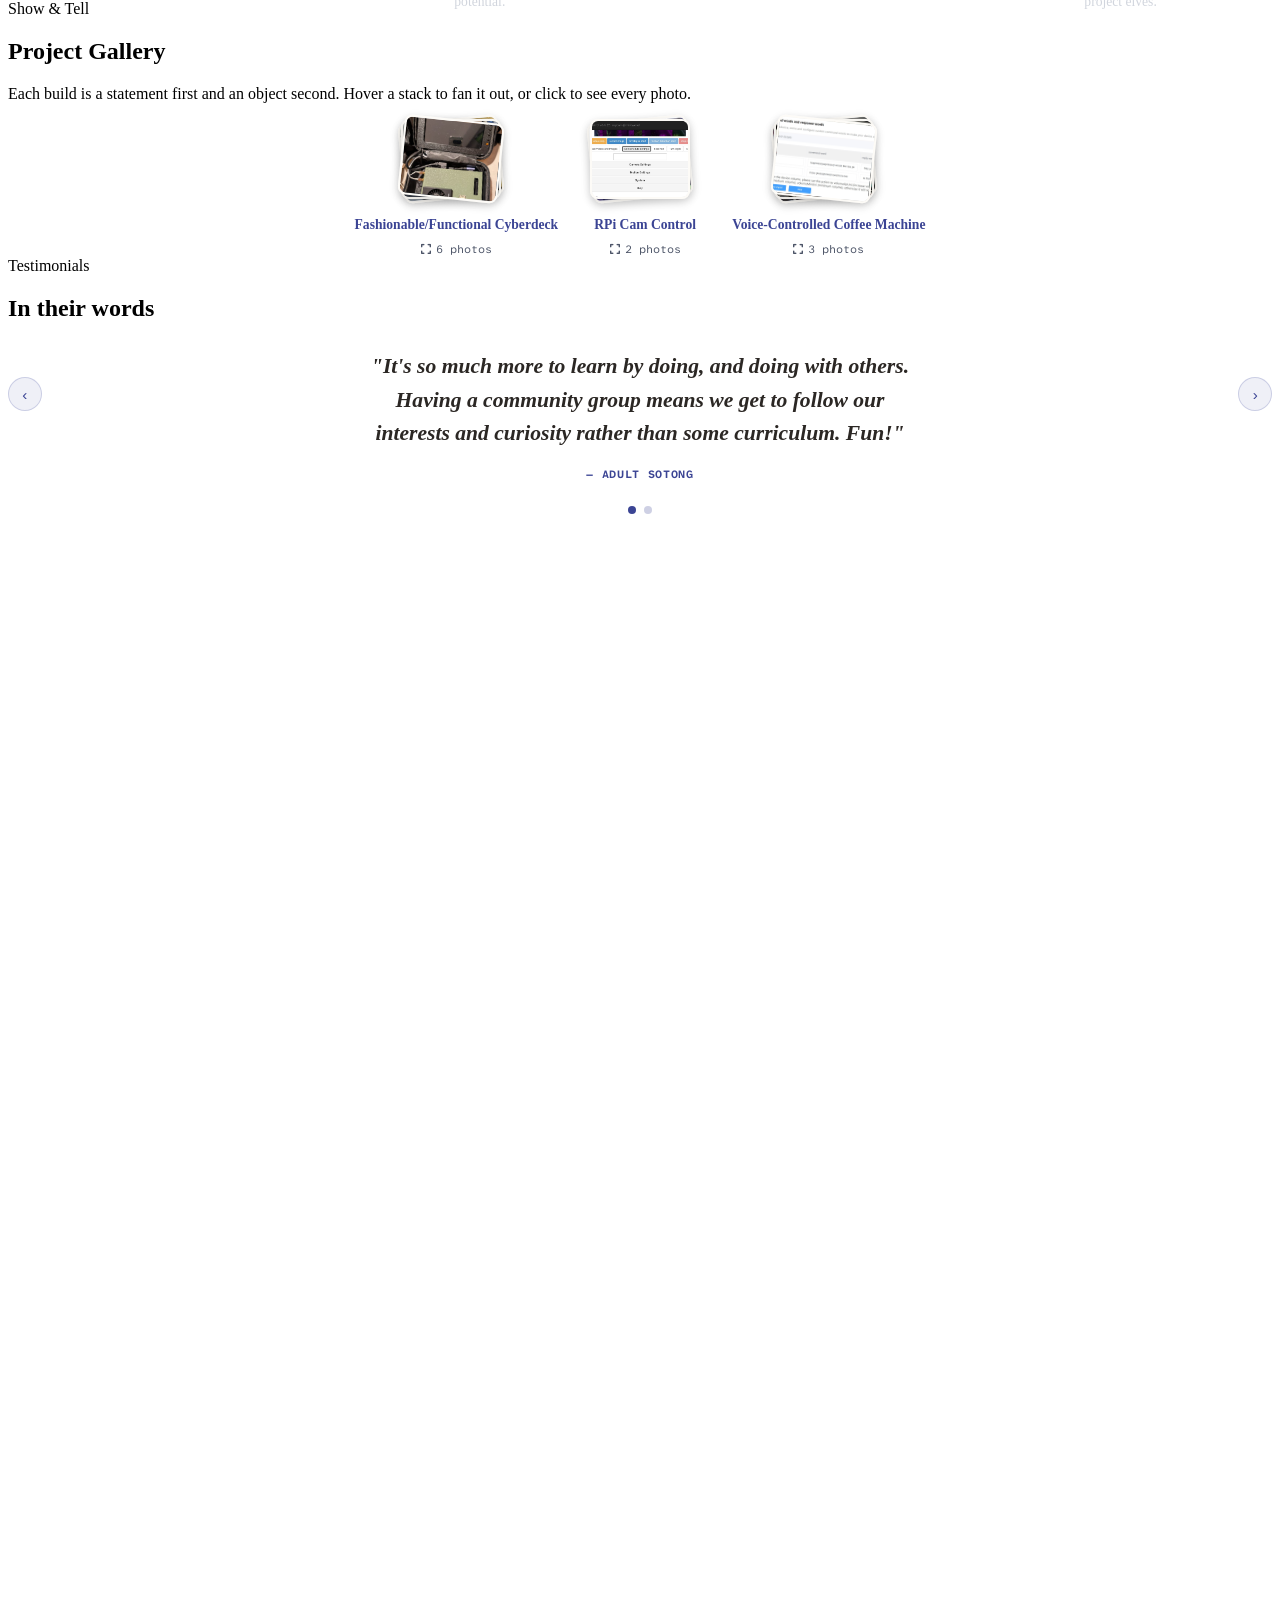
==== commit b5a7ca08: "Refresh copy: water metaphor, values, hero description" ====
--- a/about.html
+++ b/about.html
@@ -155,7 +155,7 @@
          Project Gallery
        </h2>
        <div class="w-16 h-1 bg-squid-700 mx-auto rounded-full"></div>
-       <p class="text-lg text-balance opacity-85 pt-2">Hover a stack to fan it out, or click to see every photo.</p>
+       <p class="text-lg text-balance opacity-85 pt-2">Each build is a statement first and an object second. Hover a stack to fan it out, or click to see every photo.</p>
      </div>
      <div id="project-gallery"></div>
    </div>
@@ -254,7 +254,7 @@
      <div class="pt-8 flex flex-col sm:flex-row items-center justify-between text-xs font-mono opacity-70 gap-4">
        <p>&copy; 2026 BLUR 🦑. Slow, Peer-Based, Passion-Led.</p>
        <p class="italic text-center text-balance sm:text-right">
-         "All grown-ups were once children... <br>but only few of them remember it."
+         "It is only with the heart that one can see rightly; <br>what is essential is invisible to the eye."
        </p>
      </div>
 
--- a/css/styles.css
+++ b/css/styles.css
@@ -5,14 +5,57 @@
    which recolors backgrounds but not our text, breaking contrast throughout. */
 :root { color-scheme: light; }
 
-/* Custom Focus Outline for WCAG AAA compliance (visible on both light & dark sections) */
+/* Design-system tokens (mirrors js/tailwind-config.js) for use in the custom CSS below,
+   so no component hard-codes a hex value. */
+:root {
+  --gold: #fbbf24;
+  --squid-100: #e3e7f8;
+  --squid-300: #b9c2f2;
+  --squid-700: #3b4494;
+  --ink-50: #fdfbf7;
+  --ink-100: #f3f4f6;
+  --ink-300: #d1d5dd;
+  --ink-400: #9aa0b0;
+  --ink-600: #4c5467;
+  --ink-700: #2b2724;
+  --ink-900: #0b0f19;
+  --ink-950: #05070c;
+  --wheat-900: #545126;
+  --fox-900: #7b3f00;
+  --rose-800: #8a2740;
+
+  --surface-page: var(--ink-50);
+  --surface-card: #ffffff;
+  --surface-space: var(--ink-900);
+  --text-body: var(--ink-700);
+  --text-on-space: var(--ink-100);
+  --hairline: rgba(59, 68, 148, 0.15);
+  --hairline-strong: rgba(59, 68, 148, 0.2);
+  --hairline-gold: rgba(251, 191, 36, 0.25);
+
+  --font-mono: 'Atkinson Hyperlegible Mono', monospace;
+  --radius-sm: 0.5rem;
+  --radius-md: 0.6rem;
+  --radius-xl: 0.75rem;
+  --radius-2xl: 1rem;
+  --radius-full: 9999px;
+  --space-1: 0.25rem;
+  --space-2: 0.5rem;
+  --space-3: 0.75rem;
+  --space-4: 1rem;
+  --space-6: 1.5rem;
+  --shadow-photo: 0 3px 10px rgba(0, 0, 0, 0.15);
+  --shadow-on-space: 0 4px 14px rgba(0, 0, 0, 0.25);
+}
+
+/* Focus: squid-700 on light sections, gold inside hero and contact (space) */
 *:focus-visible {
-  outline: 3px solid #3B4494;
+  outline: 3px solid var(--squid-700);
   outline-offset: 2px;
 }
 #hero-section *:focus-visible,
 #contact *:focus-visible {
-  outline: 3px solid #FBBF24;
+  outline: 3px solid var(--gold);
   outline-offset: 2px;
 }
 
@@ -81,103 +124,107 @@
   --fs-heading: 1.3rem;  /* small section-level headings inside dark shells (e.g. wheel detail panel) */
 }
 
-/* --- Why Linux? / Origin claim-reality split panel --- */
+/* ============================================================
+   SHARED CARD ANATOMY (ResponseCard, NeedCard, GlanceTile, ClaimPanel)
+   White surface-card, 1px hairline, radius-2xl, space-6 padding, left-aligned.
+   Slots: optional 28px icon -> mono label -> heading -> body.
+   Colour is an accent only (icon, label, status dot) — the card never changes colour.
+   Accents on white: wheat-900 ~8.5:1, fox-900 ~8.3:1, rose-800 ~8.4:1, squid-700 8.61:1.
+   ============================================================ */
+.card {
+  --accent: var(--squid-700);
+  background: var(--surface-card);
+  border: 1px solid var(--hairline);
+  border-radius: var(--radius-2xl);
+  padding: var(--space-6);
+  display: flex;
+  flex-direction: column;
+  gap: var(--space-2);
+  text-align: left;
+  color: var(--text-body);
+  height: 100%;
+}
+.card-label { margin: 0; font-family: var(--font-mono); font-size: var(--fs-caption); line-height: 1.4; font-weight: 700; letter-spacing: 0.1em; text-transform: uppercase; color: var(--accent); }
+.card-heading { margin: 0; font-size: var(--fs-subhead); line-height: 1.3; font-weight: 700; color: var(--text-body); }
+.card-heading-accent { color: var(--accent); } /* all accents >= 8.3:1 on white */
+.card-body { margin: 0; font-size: var(--fs-body); line-height: 1.55; flex: 1; }
+.card-quote { margin: 0; font-style: italic; font-size: var(--fs-body); color: var(--ink-600); }
+.card-icon { width: 28px; height: 28px; color: var(--accent); margin-bottom: var(--space-1); display: flex; align-items: center; font-size: 28px; line-height: 1; }
+.card-icon svg { width: 100%; height: 100%; display: block; fill: currentColor; }
+.card-status::before { content: ""; display: inline-block; width: 8px; height: 8px; border-radius: var(--radius-full); background: var(--accent); margin-right: var(--space-2); vertical-align: 1px; }
+.card-stat { margin: 0; font-family: var(--font-mono); font-weight: 800; font-size: 2.125rem; line-height: 1.1; color: var(--squid-700); }
+
+.c-wheat { --accent: var(--wheat-900); }
+.c-fox   { --accent: var(--fox-900); }
+.c-rose  { --accent: var(--rose-800); }
+.c-squid { --accent: var(--squid-700); }
+/* Status -> accent (NeedCard) */
+.c-immediate { --accent: var(--fox-900); }
+.c-open      { --accent: var(--squid-700); }
+.c-ongoing   { --accent: var(--wheat-900); }
+
+/* --- ClaimPanel (Why Linux? on Home, The Origin on About) ---
+   One white surface; the ringed planet on a dashed squid-300 rule does the dividing. */
 .claim-panel {
   display: grid;
-  grid-template-columns: 1fr 1fr;
-  border-radius: 1rem;
-  overflow: hidden;
-  border: 1px solid rgba(59, 68, 148, 0.15);
-}
-.claim-panel .claim-side,
-.claim-panel .reality-side {
-  padding: 1.5rem 1.75rem;
-}
-.claim-panel .claim-side {
-  background: #f3f4f6; /* ink-100 */
-  border-right: 1px solid rgba(59, 68, 148, 0.12);
-}
-.claim-panel .reality-side {
-  background: #ffffff;
-}
-.claim-panel .panel-tag {
-  font-family: 'Atkinson Hyperlegible Mono', monospace;
-  font-size: var(--fs-micro);
-  letter-spacing: 0.1em;
-  text-transform: uppercase;
-  font-weight: 700;
-  opacity: 0.75;
-}
-.claim-panel .claim-text { margin-top: 0.5rem; font-size: var(--fs-body); white-space: pre-line; }
-.claim-panel .reality-text { margin-top: 0.5rem; font-size: var(--fs-subhead); font-weight: 600; line-height: 1.4; }
+  grid-template-columns: minmax(0, 1fr) auto minmax(0, 2fr);
+  background: var(--surface-card);
+  border: 1px solid var(--hairline);
+  border-radius: var(--radius-2xl);
+}
+.claim-panel .cp-side { padding: var(--space-6); display: flex; flex-direction: column; gap: var(--space-2); }
+.claim-panel .cp-claim { --accent: var(--ink-600); }
+.claim-panel .cp-reality { --accent: var(--squid-700); }
+.claim-panel .claim-text { margin: 0; font-size: 1rem; color: var(--ink-600); white-space: pre-line; }
+.claim-panel .reality-text { margin: 0; font-size: var(--fs-subhead); font-weight: 600; line-height: 1.4; color: var(--text-body); }
+.claim-panel .cp-joint { display: flex; flex-direction: column; align-items: center; gap: 6px; padding: var(--space-3) var(--space-1); }
+.claim-panel .cp-joint .cp-line { flex: 1; border-left: 1.5px dashed var(--squid-300); min-height: 16px; }
+.claim-panel .cp-joint svg { width: 40px; height: 40px; flex: none; }
+.claim-panel .cp-joint circle { fill: var(--squid-700); }
+.claim-panel .cp-joint ellipse { fill: none; stroke: var(--squid-700); stroke-width: 2px; }
 @media (max-width: 640px) {
   .claim-panel { grid-template-columns: 1fr; }
-  .claim-panel .claim-side { border-right: none; border-bottom: 1px solid rgba(59, 68, 148, 0.12); }
+  .claim-panel .cp-joint { flex-direction: row; padding: 0 var(--space-6); }
+  .claim-panel .cp-joint .cp-line { border-left: none; border-top: 1.5px dashed var(--squid-300); min-height: 0; min-width: 16px; }
 }
 
 /* Origin section's "chips", shown as a centered pyramid — each line a size step
    larger than the one above, ending on the widest/boldest statement.
    squid-700 on ink-50: 8.33:1 contrast (WCAG AAA). */
 .chip-pyramid { text-align: center; margin-top: 1.75rem; }
-.chip-pyramid .cp-line { color: #3b4494; font-weight: 700; line-height: 1.3; margin: 0.15rem 0; }
+.chip-pyramid .cp-line { color: var(--squid-700); font-weight: 700; line-height: 1.3; margin: 0.15rem 0; }
 .chip-pyramid .cp-step0 { font-size: 1.05rem; }
 .chip-pyramid .cp-step1 { font-size: 1.3rem; }
 .chip-pyramid .cp-step2 { font-size: 1.55rem; }
 .chip-pyramid .cp-step3 { font-size: 1.8rem; }
 
-/* --- Societal context quote stack (About) --- */
-/* Each cause/effect pair is its own line group, with the effect on its own indented
-   line beneath the cause — this keeps a long cause or effect from wrapping into (or
-   mid-phrase within) the other, unlike the previous single shared line. */
-.quote-stack { display: flex; flex-direction: column; gap: 1.1rem; }
-.quote-stack-line { font-size: var(--fs-body); line-height: 1.5; text-align: left; margin: 0; }
-.quote-stack-line .arrow-out {
-  /* squid-700: 6.99:1 on squid-100 background — passes WCAG AA (and is near-AAA),
-     unlike gold which only reaches 1.36:1 on this background. */
-  display: block;
-  margin-top: 0.3rem;
-  padding-left: 1.5rem;
-  color: #3b4494;
-  font-weight: 700;
-  font-family: 'Atkinson Hyperlegible Mono', monospace;
-  font-size: var(--fs-small);
-}
-
-/* --- Linux Response cards (tri-colour, About) --- */
-.response-card {
-  border-radius: 1rem;
-  overflow: hidden;
-  border-width: 2px;
-  border-style: solid;
-  margin-bottom: 1.25rem;
-}
-.response-card .rc-body { padding: 1.5rem 1.65rem; text-align: center; }
-/* Claim text stays at normal body size; only the arrow is enlarged for emphasis.
-   white-space: nowrap keeps each card's claim + arrow on a single line (the cards
-   are wide enough at --fs-body size), and a fixed min-height keeps the three
-   claim rows level with each other. */
-.response-card .rc-claim-row { margin-bottom: 1rem; text-align: center; min-height: 2.6rem; display: flex; align-items: center; justify-content: center; }
-.response-card .rc-claim { font-style: italic; font-weight: 700; font-size: var(--fs-body); }
-.response-card .rc-icon-wrap { display: flex; justify-content: center; align-items: center; margin-bottom: 0.6rem; font-size: 1.6rem; }
-.response-card .rc-icon-wrap .rc-icon { width: 2.1rem; height: 2.1rem; display: block; }
-.response-card .rc-icon-wrap .rc-icon svg { width: 100%; height: 100%; display: block; fill: currentColor; }
-.response-card .rc-new { font-weight: 700; font-size: var(--fs-subhead); margin-bottom: 0.6rem; }
-.response-card .rc-detail { font-size: var(--fs-small); line-height: 1.55; font-style: normal; text-align: left; opacity: 1; }
-/* Used by Home's Values cards, which reuse this component but show plain (non-italic, full-opacity)
-   body copy instead of the About Linux Response cards' italicized "detail" line. */
-.response-card .rc-detail.rc-detail-plain { font-style: normal; opacity: 1; text-align: left; }
-
-.response-card.rc-wheat { background: #f8f6d8; border-color: #545126; color: #2b2724; }
-.response-card.rc-wheat .rc-new { color: #545126; }
-.response-card.rc-wheat .rc-icon-wrap { color: #545126; }
-
-.response-card.rc-fox { background: #ffebc7; border-color: #7b3f00; color: #2b2724; }
-.response-card.rc-fox .rc-new { color: #7b3f00; }
-.response-card.rc-fox .rc-icon-wrap { color: #7b3f00; }
-
-.response-card.rc-rose { background: #fbe5e8; border-color: #8a2740; color: #2b2724; }
-.response-card.rc-rose .rc-new { color: #8a2740; }
-.response-card.rc-rose .rc-icon-wrap { color: #8a2740; }
+/* --- "What we keep seeing" observation panel (About) ---
+   One white card, one row per observation divided by hairlines.
+   Desktop: cause | arrow | effect. Mobile: effect drops under the cause. */
+.observe-panel { list-style: none; margin: 0; padding: 0 var(--space-6); background: var(--surface-card); border: 1px solid var(--hairline); border-radius: var(--radius-2xl); }
+.observe-row { display: grid; grid-template-columns: 1fr auto 1fr; gap: var(--space-4); align-items: baseline; padding: var(--space-6) 0; }
+.observe-row + .observe-row { border-top: 1px solid var(--hairline); }
+.observe-cause { margin: 0; font-size: 1.05rem; line-height: 1.45; font-weight: 600; color: var(--text-body); }
+.observe-arrow { color: var(--squid-700); font-weight: 700; font-size: var(--fs-subhead); }
+.observe-effect { margin: 0; font-size: var(--fs-body); line-height: 1.5; font-weight: 700; color: var(--squid-700); }
+@media (max-width: 640px) {
+  .observe-row { grid-template-columns: auto 1fr; row-gap: var(--space-1); padding: var(--space-4) 0; }
+  .observe-cause { grid-column: 1 / -1; }
+}
+
+/* --- Join info card (Home: "About the starter 4x introduction round") --- */
+.info-list { list-style: none; margin: 0; padding: 0; display: flex; flex-direction: column; gap: var(--space-3); }
+.info-item { display: grid; grid-template-columns: auto 1fr; gap: var(--space-3); align-items: baseline; }
+.info-item p { margin: 0; font-size: var(--fs-body); line-height: 1.55; color: var(--text-body); }
+.info-item strong { font-weight: 700; }
+.info-mark { color: var(--squid-700); font-size: var(--fs-small); }
+
+/* --- FAQ accordion (Home): each item a white card with a hairline --- */
+.faq-item { background: var(--surface-card); border: 1px solid var(--hairline); border-radius: var(--radius-2xl); overflow: hidden; }
+.faq-toggle { width: 100%; display: flex; align-items: center; justify-content: space-between; gap: var(--space-4); padding: var(--space-4) var(--space-6); text-align: left; font-size: 1.05rem; font-weight: 700; line-height: 1.4; color: var(--text-body); background: none; border: 0; cursor: pointer; }
+.faq-toggle:hover, .faq-toggle[aria-expanded="true"] { color: var(--squid-700); }
+.faq-chevron { color: var(--squid-700); font-size: var(--fs-small); flex: none; transition: transform 0.2s; }
+.faq-answer { margin: 0 var(--space-6); padding: var(--space-4) 0 var(--space-6); border-top: 1px solid var(--hairline); font-size: var(--fs-body); line-height: 1.55; color: var(--text-body); }
 
 /* --- Life-learning two-card layout (About) --- */
 .life-card-grid { display: grid; grid-template-columns: 1fr 1fr; gap: 1.25rem; }
@@ -186,33 +233,33 @@
 /* --- 4x Launchpoint wheel (homepage): sits directly on the section's own full-space
    dark background (see #launchpoint in index.html) rather than in its own card. --- */
 .wheel-shell {
-  color: #fff;
+  color: var(--text-on-space);
   position: relative;
 }
 .wheel-grid { display: grid; grid-template-columns: 0.85fr 1.15fr; gap: 2rem; align-items: center; position: relative; z-index: 2; }
 @media (max-width: 768px) { .wheel-grid { grid-template-columns: 1fr; } }
 .wheel-svg-box { display: flex; justify-content: center; }
 .wnode { cursor: pointer; }
-.wnode circle.wdot { fill: #fbbf24; transition: r 0.2s; }
-.wnode.active circle.wdot { fill: #fff; }
-.wnode text { font-family: 'Atkinson Hyperlegible Mono', monospace; font-size: 12px; fill: #cfd4e6; font-weight: 700; transition: fill 0.2s; }
-.wnode.active text { fill: #fbbf24; }
-.wnode:hover text { fill: #fff; }
+.wnode circle.wdot { fill: var(--gold); transition: r 0.2s; }
+.wnode.active circle.wdot { fill: var(--text-on-space); }
+.wnode text { font-family: var(--font-mono); font-size: 12px; fill: var(--ink-300); font-weight: 700; transition: fill 0.2s; }
+.wnode.active text { fill: var(--gold); }
+.wnode:hover text { fill: var(--text-on-space); }
 .wheel-detail-panel {
   background: rgba(255, 255, 255, 0.05);
-  border: 1px solid rgba(251, 191, 36, 0.25);
-  border-radius: 1rem;
+  border: 1px solid var(--hairline-gold);
+  border-radius: var(--radius-2xl);
   padding: 1.25rem 1.4rem;
   min-height: 220px;
 }
-.wheel-detail-panel .wdp-tag { font-family: 'Atkinson Hyperlegible Mono', monospace; font-size: var(--fs-micro); letter-spacing: 0.1em; text-transform: uppercase; color: #fbbf24; display: block; margin-bottom: 0.4rem; }
+.wheel-detail-panel .wdp-tag { font-family: var(--font-mono); font-size: var(--fs-micro); letter-spacing: 0.1em; text-transform: uppercase; color: var(--gold); display: block; margin-bottom: 0.4rem; }
 .wheel-detail-panel h4 { margin: 0 0 0.6rem; font-size: var(--fs-heading); font-weight: 800; }
-.wheel-detail-panel p { font-size: var(--fs-small); line-height: 1.6; color: #d4d8e6; margin: 0 0 0.6rem; }
+.wheel-detail-panel p { font-size: var(--fs-small); line-height: 1.6; color: var(--ink-300); margin: 0 0 0.6rem; }
 .wheel-progression { display: flex; gap: 1rem; margin-bottom: 0.75rem; flex-wrap: wrap; justify-content: center; }
-.wheel-progression .wprog-pill { display: flex; flex-direction: column; align-items: center; gap: 0.25rem; font-family: 'Atkinson Hyperlegible Mono', monospace; font-size: var(--fs-micro); color: #9aa3c0; }
-.wheel-progression .wprog-pill .wprog-ic { width: 2rem; height: 2rem; border-radius: 50%; background: rgba(251, 191, 36, 0.12); display: flex; align-items: center; justify-content: center; font-size: var(--fs-small); color: #fbbf24; }
+.wheel-progression .wprog-pill { display: flex; flex-direction: column; align-items: center; gap: 0.25rem; font-family: var(--font-mono); font-size: var(--fs-micro); color: var(--ink-400); }
+.wheel-progression .wprog-pill .wprog-ic { width: 2rem; height: 2rem; border-radius: var(--radius-full); background: rgba(251, 191, 36, 0.12); display: flex; align-items: center; justify-content: center; font-size: var(--fs-small); color: var(--gold); }
 .wheel-tagcloud { display: flex; flex-wrap: wrap; justify-content: center; gap: 0.35rem; margin-top: 0.3rem; }
-.wheel-tagcloud span { font-family: 'Atkinson Hyperlegible Mono', monospace; font-size: var(--fs-micro); background: rgba(185, 194, 242, 0.12); color: #b9c2f2; padding: 0.2rem 0.6rem; border-radius: 999px; }
+.wheel-tagcloud span { font-family: var(--font-mono); font-size: var(--fs-micro); background: rgba(185, 194, 242, 0.12); color: var(--squid-300); padding: 0.2rem 0.6rem; border-radius: var(--radius-full); }
 /* Static photo strip inside a wheel stage (Sidequests, Giving Back) — plain rounded
    thumbnails in a responsive row, no interactivity, no lightbox. */
 .wheel-static-photos { display: flex; flex-wrap: wrap; justify-content: center; gap: 0.6rem; margin-bottom: 0.9rem; }
@@ -221,21 +268,21 @@
   min-width: 68px;
   aspect-ratio: 4/3;
   object-fit: cover;
-  border-radius: 0.6rem;
+  border-radius: var(--radius-md);
   border: 2px solid rgba(251, 191, 36, 0.3);
 }
 @media (max-width: 480px) { .wheel-static-photos img { width: calc(50% - 0.3rem); } }
-.wheel-sq-link { display: inline-flex; align-items: center; gap: 0.3rem; margin-top: 0.5rem; font-family: 'Atkinson Hyperlegible Mono', monospace; font-size: var(--fs-micro); font-weight: 700; color: #fbbf24; text-decoration: none; }
+.wheel-sq-link { display: inline-flex; align-items: center; gap: 0.3rem; margin-top: 0.5rem; font-family: var(--font-mono); font-size: var(--fs-micro); font-weight: 700; color: var(--gold); text-decoration: none; }
 .wheel-sq-link:hover { text-decoration: underline; }
 .wheel-progress-dots { display: flex; gap: 0.4rem; justify-content: center; margin-top: 0.9rem; position: relative; z-index: 2; }
-.wheel-progress-dots .wpd { width: 2.1rem; height: 0.25rem; border-radius: 0.15rem; background: rgba(255, 255, 255, 0.15); overflow: hidden; position: relative; }
-.wheel-progress-dots .wpd .wpd-fill { position: absolute; inset: 0; background: #fbbf24; width: 0%; }
-.wheel-autocycle-note { font-family: 'Atkinson Hyperlegible Mono', monospace; font-size: var(--fs-micro); color: #8890ab; text-align: center; margin-top: 0.65rem; position: relative; z-index: 2; }
+.wheel-progress-dots .wpd { width: 2.1rem; height: 0.25rem; border-radius: var(--radius-full); background: rgba(255, 255, 255, 0.15); overflow: hidden; position: relative; }
+.wheel-progress-dots .wpd .wpd-fill { position: absolute; inset: 0; background: var(--gold); width: 0%; }
+.wheel-autocycle-note { font-family: var(--font-mono); font-size: var(--fs-micro); color: var(--ink-400); text-align: center; margin-top: 0.65rem; position: relative; z-index: 2; }
 
 /* --- Playground cards (homepage, below wheel): short photo strip, label is the focus --- */
-.playground-card { background: #fdfbf7; border-radius: 1rem; overflow: hidden; border: 1px solid rgba(255,255,255,0.15); box-shadow: 0 4px 14px rgba(0,0,0,0.25); }
+.playground-card { background: var(--ink-50); border-radius: var(--radius-2xl); overflow: hidden; border: 1px solid rgba(255,255,255,0.15); box-shadow: var(--shadow-on-space); }
 .playground-card img { width: 100%; aspect-ratio: 16/9; object-fit: cover; display: block; }
-.playground-card .pg-label { padding: 1rem 1rem 1.1rem; font-family: 'Atkinson Hyperlegible Mono', monospace; font-weight: 800; color: #3b4494; font-size: var(--fs-body); text-align: center; letter-spacing: 0.02em; }
+.playground-card .pg-label { padding: 1rem 1rem 1.1rem; font-family: var(--font-mono); font-weight: 800; color: var(--squid-700); font-size: var(--fs-body); text-align: center; letter-spacing: 0.02em; }
 
 /* --- E-waste flow (About): full-bleed dark space section (background set by the
    section itself, not this element), flowy staggered steps, wavy gold connector --- */
@@ -261,10 +308,10 @@
 .ewaste-step { transform: translateY(-0.75rem); }
 .ewaste-step.es-down { transform: translateY(1.25rem); }
 @media (max-width: 768px) { .ewaste-step, .ewaste-step.es-down { transform: none; } }
-.ewaste-step img { width: 100%; aspect-ratio: 4/3; object-fit: cover; border-radius: 0.75rem; border: 2px solid rgba(251,191,36,0.35); box-shadow: 0 4px 14px rgba(0,0,0,0.35); }
-.ewaste-step .es-stepno { font-family: 'Atkinson Hyperlegible Mono', monospace; font-size: var(--fs-micro); color: #0b0f19; background: #fbbf24; padding: 0.1rem 0.5rem; border-radius: 999px; letter-spacing: 0.1em; font-weight: 700; }
-.ewaste-step h4 { margin: 0.1rem 0 0; font-size: var(--fs-body); font-weight: 700; color: #fff; }
-.ewaste-step p { margin: 0; font-size: var(--fs-small); color: #d4d8e6; line-height: 1.5; }
+.ewaste-step img { width: 100%; aspect-ratio: 4/3; object-fit: cover; border-radius: var(--radius-xl); border: 2px solid rgba(251,191,36,0.35); box-shadow: 0 4px 14px rgba(0,0,0,0.35); }
+.ewaste-step .es-stepno { font-family: var(--font-mono); font-size: var(--fs-micro); color: var(--ink-900); background: var(--gold); padding: 0.1rem 0.5rem; border-radius: var(--radius-full); letter-spacing: 0.1em; font-weight: 700; }
+.ewaste-step h4 { margin: 0.1rem 0 0; font-size: var(--fs-body); font-weight: 700; color: var(--text-on-space); }
+.ewaste-step p { margin: 0; font-size: var(--fs-small); color: var(--ink-300); line-height: 1.5; }
 
 /* --- Project gallery: fanned photo stacks (About) --- */
 .gallery-fan-row { display: flex; gap: 2rem; flex-wrap: wrap; justify-content: center; }
@@ -275,9 +322,9 @@
   width: 96px;
   height: 76px;
   object-fit: cover;
-  border-radius: 0.5rem;
-  border: 2px solid #fdfbf7;
-  box-shadow: 0 3px 10px rgba(0,0,0,0.15);
+  border-radius: var(--radius-sm);
+  border: 2px solid var(--ink-50);
+  box-shadow: var(--shadow-photo);
   transition: transform 0.2s ease;
 }
 .gallery-fan-stack .gf-s1 { transform: rotate(-6deg); z-index: 1; }
@@ -288,61 +335,51 @@
 .gallery-fan-project:hover .gf-s3 { transform: rotate(12deg) translateX(12px); }
 /* Recolored border for the fan-stack when it sits on the wheel's dark shell instead of a light card
    (it's not wrapped in .gallery-fan-project here, so it needs its own direct :hover rules). */
-.gallery-fan-stack.on-dark img { border-color: #0b0f19; }
+.gallery-fan-stack.on-dark img { border-color: var(--ink-900); }
 .gallery-fan-stack.on-dark:hover .gf-s1 { transform: rotate(-14deg) translateX(-12px); }
 .gallery-fan-stack.on-dark:hover .gf-s2 { transform: rotate(0deg) translateY(-6px); }
 .gallery-fan-stack.on-dark:hover .gf-s3 { transform: rotate(12deg) translateX(12px); }
-.gallery-fan-label { font-size: var(--fs-small); font-weight: 700; color: #3b4494; text-align: center; }
-.gallery-fan-count { font-family: 'Atkinson Hyperlegible Mono', monospace; font-size: var(--fs-micro); color: #5b6472; }
+.gallery-fan-label { font-size: var(--fs-small); font-weight: 700; color: var(--squid-700); text-align: center; }
+.gallery-fan-count { font-family: var(--font-mono); font-size: var(--fs-micro); color: var(--ink-600); }
 
 /* --- Testimonial carousel (About): plain text on the section background, no card --- */
 .carousel-shell { text-align: center; position: relative; padding: 0.5rem 3.5rem; }
 @media (max-width: 640px) { .carousel-shell { padding: 0.5rem 2.75rem; } }
-.carousel-quote { font-size: 1.35rem; line-height: 1.55; max-width: 620px; margin: 0 auto 1rem; font-style: italic; font-weight: 600; color: #2b2724; min-height: 5.5rem; display: flex; align-items: center; justify-content: center; text-wrap: balance; }
-.carousel-who { font-family: 'Atkinson Hyperlegible Mono', monospace; font-size: var(--fs-micro); color: #3b4494; text-transform: uppercase; letter-spacing: 0.06em; font-weight: 700; }
+.carousel-quote { font-size: 1.35rem; line-height: 1.55; max-width: 620px; margin: 0 auto 1rem; font-style: italic; font-weight: 600; color: var(--text-body); min-height: 5.5rem; display: flex; align-items: center; justify-content: center; text-wrap: balance; }
+.carousel-who { font-family: var(--font-mono); font-size: var(--fs-micro); color: var(--squid-700); text-transform: uppercase; letter-spacing: 0.06em; font-weight: 700; }
 .carousel-dots { display: flex; gap: 0.5rem; justify-content: center; margin-top: 1.5rem; }
-.carousel-dots .cd { width: 0.5rem; height: 0.5rem; border-radius: 50%; background: rgba(59,68,148,0.25); cursor: pointer; border: none; padding: 0; }
-.carousel-dots .cd.active { background: #3b4494; }
-.carousel-nav { position: absolute; top: 2.2rem; transform: none; width: 2.1rem; height: 2.1rem; border-radius: 50%; background: rgba(59,68,148,0.08); color: #3b4494; display: flex; align-items: center; justify-content: center; cursor: pointer; font-size: var(--fs-body); border: 1px solid rgba(59,68,148,0.2); }
+.carousel-dots .cd { width: 0.5rem; height: 0.5rem; border-radius: var(--radius-full); background: rgba(59,68,148,0.25); cursor: pointer; border: none; padding: 0; }
+.carousel-dots .cd.active { background: var(--squid-700); }
+.carousel-nav { position: absolute; top: 2.2rem; transform: none; width: 2.1rem; height: 2.1rem; border-radius: var(--radius-full); background: rgba(59,68,148,0.08); color: var(--squid-700); display: flex; align-items: center; justify-content: center; cursor: pointer; font-size: var(--fs-body); border: 1px solid var(--hairline-strong); }
 .carousel-nav:hover { background: rgba(59,68,148,0.16); }
 .carousel-nav.cn-prev { left: 0; } .carousel-nav.cn-next { right: 0; }
-@media (max-width: 480px) { .carousel-nav { width: 1.9rem; height: 1.9rem; font-size: 0.9rem; } }
+@media (max-width: 480px) { .carousel-nav { width: 1.9rem; height: 1.9rem; font-size: var(--fs-small); } }
 
 /* --- Partner: team chips (Partner page) --- */
 .team-split { display: grid; grid-template-columns: 1.2fr 1fr; gap: 2.5rem; align-items: center; }
 .team-split-chips { text-align: center; min-width: 0; }
 .team-split-chips .flex { justify-content: center; min-width: 0; }
 @media (max-width: 768px) { .team-split { grid-template-columns: 1fr; gap: 1.5rem; } }
-.team-role-chip { background: #0b0f19; color: #fff; font-family: 'Atkinson Hyperlegible Mono', monospace; font-size: var(--fs-micro); padding: 0.45rem 0.85rem; border-radius: 999px; display: inline-block; }
-.team-root-chip { font-family: 'Atkinson Hyperlegible Mono', monospace; font-size: var(--fs-micro); background: #e3e7f8; color: #3b4494; padding: 0.35rem 0.75rem; border-radius: 999px; font-weight: 600; display: inline-block; }
-
-/* --- Partner: immediate needs cards (equal height, responsive row) — same visual
-   treatment as About's Life-Learning cards (bg-ink-50 card, squid-700 heading),
-   with an added status badge (Immediate/Open/Ongoing) above the title. --- */
+.team-role-chip { background: var(--squid-700); color: var(--ink-50); font-family: var(--font-mono); font-size: var(--fs-micro); padding: 0.45rem 0.85rem; border-radius: var(--radius-full); display: inline-block; }
+
+/* --- Partner: immediate needs row (cards use the shared .card anatomy) --- */
 .needs-row { display: grid; grid-template-columns: repeat(3, 1fr); gap: 1.25rem; align-items: stretch; }
 @media (max-width: 768px) { .needs-row { grid-template-columns: 1fr; } }
-.need-card { background: #fdfbf7; border: 1px solid rgba(59,68,148,0.15); border-radius: 1rem; padding: 1.5rem; display: flex; flex-direction: column; height: 100%; }
-.need-card .nc-badge { display: inline-block; font-family: 'Atkinson Hyperlegible Mono', monospace; font-size: var(--fs-micro); font-weight: 700; letter-spacing: 0.06em; padding: 0.2rem 0.6rem; border-radius: 999px; margin-bottom: 0.75rem; align-self: flex-start; }
-.nc-badge.immediate { background: #fde3d0; color: #7b3f00; }
-.nc-badge.open { background: #e3e7f8; color: #3b4494; }
-.nc-badge.ongoing { background: #f8f6d8; color: #545126; }
-.need-card h4 { margin: 0 0 0.75rem; font-size: 1rem; font-weight: 700; color: #3b4494; }
-.need-card p { margin: 0; font-size: 0.875rem; line-height: 1.625; color: #2b2724; flex: 1; }
 
 /* --- Partner: offer timeline (scarcity-ordered) --- */
 .offer-timeline { position: relative; padding-left: 1.6rem; }
-.offer-timeline::before { content: ''; position: absolute; left: 0.45rem; top: 0.4rem; bottom: 0.4rem; width: 2px; background: rgba(59,68,148,0.15); }
+.offer-timeline::before { content: ''; position: absolute; left: 0.45rem; top: 0.4rem; bottom: 0.4rem; width: 2px; background: var(--hairline); }
 .offer-timeline .ot-item { position: relative; margin-bottom: 1.1rem; }
-.offer-timeline .ot-item::before { content: ''; position: absolute; left: -1.6rem; top: 0.2rem; width: 0.9rem; height: 0.9rem; border-radius: 50%; background: #3b4494; border: 3px solid #fdfbf7; }
+.offer-timeline .ot-item::before { content: ''; position: absolute; left: -1.6rem; top: 0.2rem; width: 0.9rem; height: 0.9rem; border-radius: var(--radius-full); background: var(--squid-700); border: 3px solid var(--ink-50); }
 .offer-timeline .ot-item h4 { margin: 0 0 0.25rem; font-size: var(--fs-body); }
-.offer-timeline .ot-item p { margin: 0; font-size: var(--fs-small); color: #5b5650; line-height: 1.5; }
+.offer-timeline .ot-item p { margin: 0; font-size: var(--fs-small); color: var(--ink-600); line-height: 1.5; }
 
 /* --- Shared photo lightbox (Project Gallery + Sidequests wheel gallery) --- */
 body.lightbox-locked { overflow: hidden; }
 .lightbox-overlay {
   position: fixed;
   inset: 0;
-  background: #05070c;
+  background: var(--ink-950);
   z-index: 999;
   display: none;
   align-items: center;
@@ -351,20 +388,20 @@
 }
 .lightbox-overlay.open { display: flex; }
 .lightbox-figure { max-width: min(90vw, 900px); max-height: 85vh; margin: 0; display: flex; flex-direction: column; align-items: center; gap: 0.75rem; }
-.lightbox-img { max-width: 100%; max-height: 72vh; object-fit: contain; border-radius: 0.75rem; box-shadow: 0 12px 40px rgba(0,0,0,0.5); }
-.lightbox-caption { color: #fff; font-weight: 700; font-size: var(--fs-body); text-align: center; }
-.lightbox-counter { position: absolute; bottom: 1.25rem; left: 50%; transform: translateX(-50%); font-family: 'Atkinson Hyperlegible Mono', monospace; font-size: var(--fs-caption); color: #aab0c8; }
+.lightbox-img { max-width: 100%; max-height: 72vh; object-fit: contain; border-radius: var(--radius-xl); box-shadow: 0 12px 40px rgba(0,0,0,0.5); }
+.lightbox-caption { color: var(--text-on-space); font-weight: 700; font-size: var(--fs-body); text-align: center; }
+.lightbox-counter { position: absolute; bottom: 1.25rem; left: 50%; transform: translateX(-50%); font-family: var(--font-mono); font-size: var(--fs-caption); color: var(--ink-400); }
 .lightbox-close {
   position: absolute; top: 1rem; right: 1.25rem;
-  width: 2.5rem; height: 2.5rem; border-radius: 50%;
-  background: rgba(255,255,255,0.08); border: 1px solid rgba(255,255,255,0.2); color: #fff;
+  width: 2.5rem; height: 2.5rem; border-radius: var(--radius-full);
+  background: rgba(255,255,255,0.08); border: 1px solid rgba(255,255,255,0.2); color: var(--text-on-space);
   font-size: 1.5rem; line-height: 1; cursor: pointer; display: flex; align-items: center; justify-content: center;
 }
 .lightbox-close:hover { background: rgba(255,255,255,0.18); }
 .lightbox-nav {
   position: absolute; top: 50%; transform: translateY(-50%);
-  width: 3rem; height: 3rem; border-radius: 50%;
-  background: rgba(255,255,255,0.08); border: 1px solid rgba(255,255,255,0.2); color: #fff;
+  width: 3rem; height: 3rem; border-radius: var(--radius-full);
+  background: rgba(255,255,255,0.08); border: 1px solid rgba(255,255,255,0.2); color: var(--text-on-space);
   font-size: 1.75rem; line-height: 1; cursor: pointer; display: flex; align-items: center; justify-content: center;
 }
 .lightbox-nav:hover { background: rgba(255,255,255,0.18); }
@@ -376,14 +413,10 @@
 }
 /* Clickable gallery entry points get a visible affordance */
 .gallery-fan-project, .gallery-fan-stack[role="button"] { cursor: pointer; }
-.gallery-fan-project:focus-visible, .gallery-fan-stack[role="button"]:focus-visible { outline: 3px solid #3B4494; outline-offset: 3px; border-radius: 0.5rem; }
+.gallery-fan-project:focus-visible, .gallery-fan-stack[role="button"]:focus-visible { outline: 3px solid var(--squid-700); outline-offset: 3px; border-radius: var(--radius-sm); }
 .gallery-fan-count { display: inline-flex; align-items: center; gap: 0.3rem; }
 .gallery-fan-count .fa-expand { font-size: var(--fs-micro); }
 
-/* --- Partner: BLUR at a Glance --- */
+/* --- Partner: BLUR at a Glance (tiles use the shared .card anatomy) --- */
 .glance-row { display: grid; grid-template-columns: repeat(3, 1fr); gap: 1.1rem; }
 @media (max-width: 640px) { .glance-row { grid-template-columns: 1fr; } }
-.glance-tile { background: #fdfbf7; border: 1px solid rgba(59,68,148,0.15); border-radius: 0.9rem; padding: 1.2rem; text-align: center; }
-.glance-tile .gt-num { font-family: 'Atkinson Hyperlegible Mono', monospace; font-weight: 800; font-size: 1.9rem; color: #3b4494; line-height: 1; }
-.glance-tile .gt-label { font-size: var(--fs-small); color: #2b2724; font-weight: 700; margin-top: 0.4rem; }
-.glance-tile .gt-expl { font-size: var(--fs-caption); color: #5b6472; margin-top: 0.4rem; line-height: 1.5; }
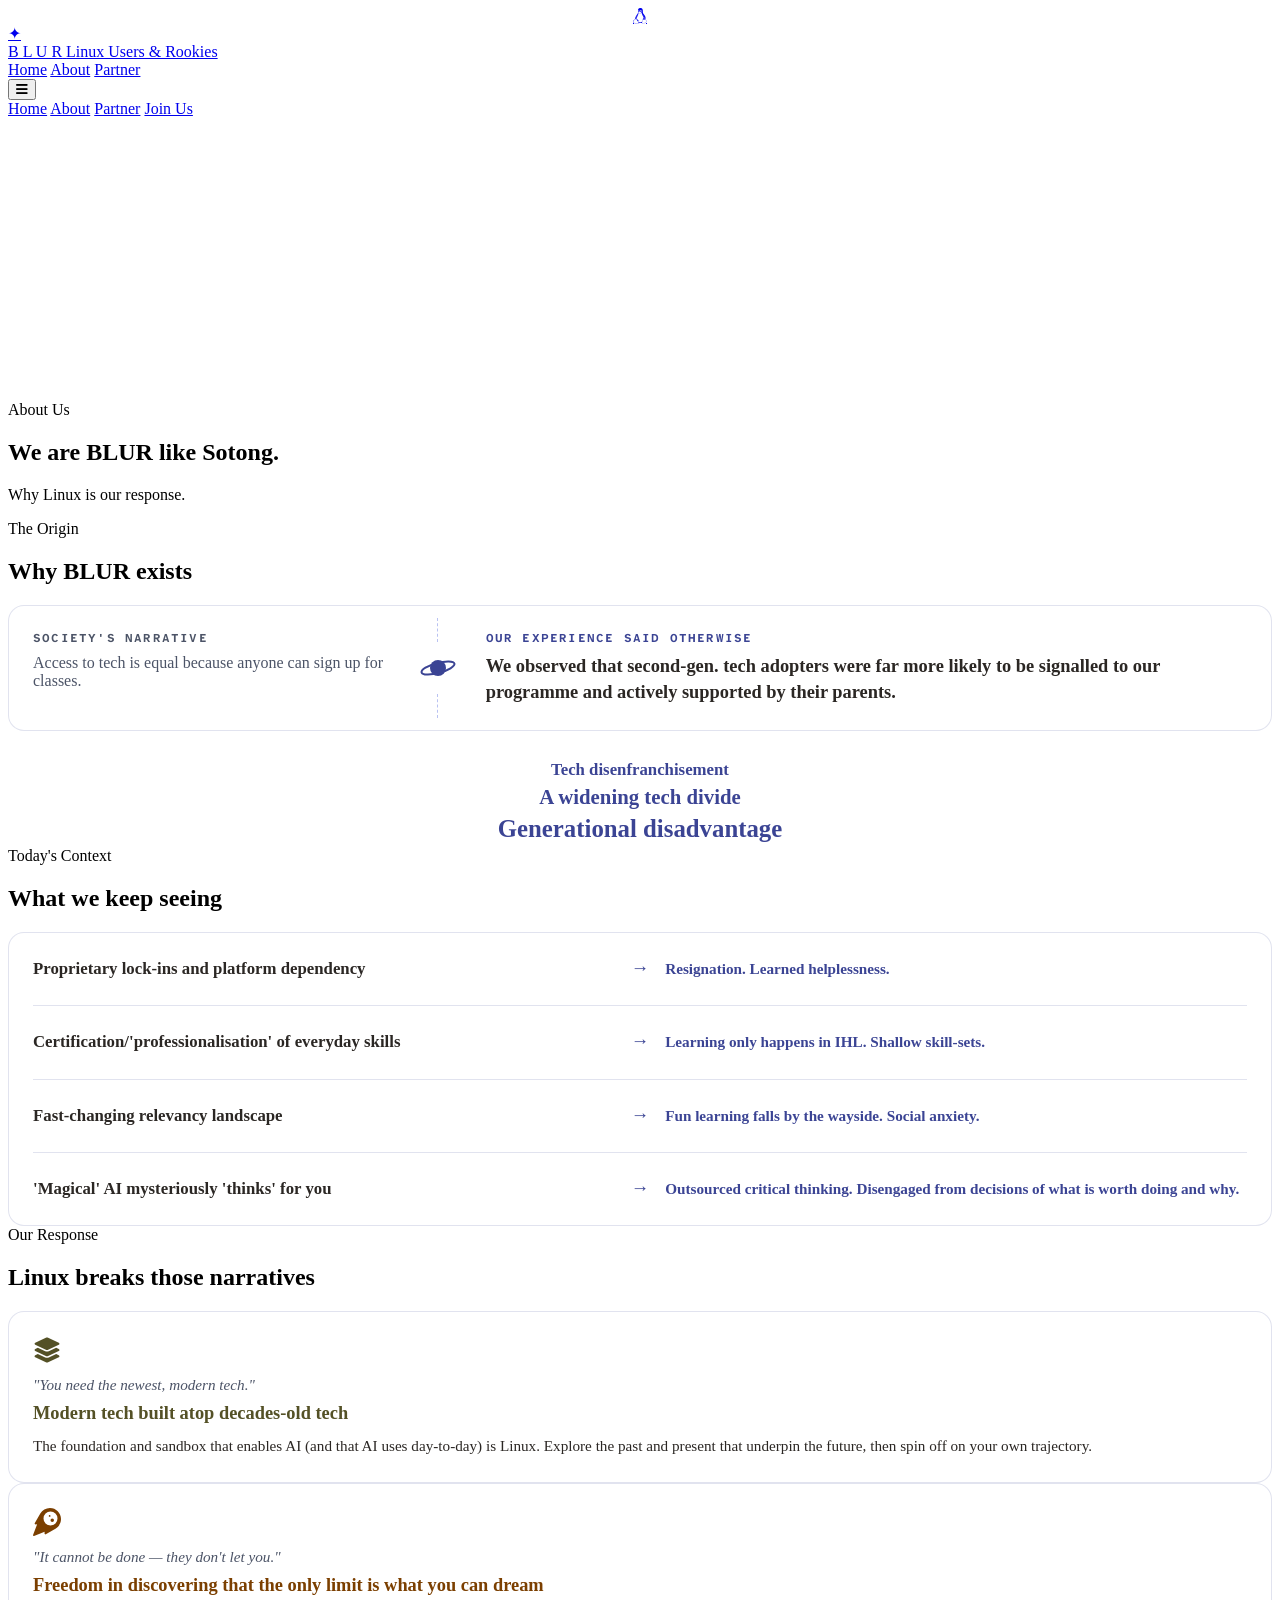
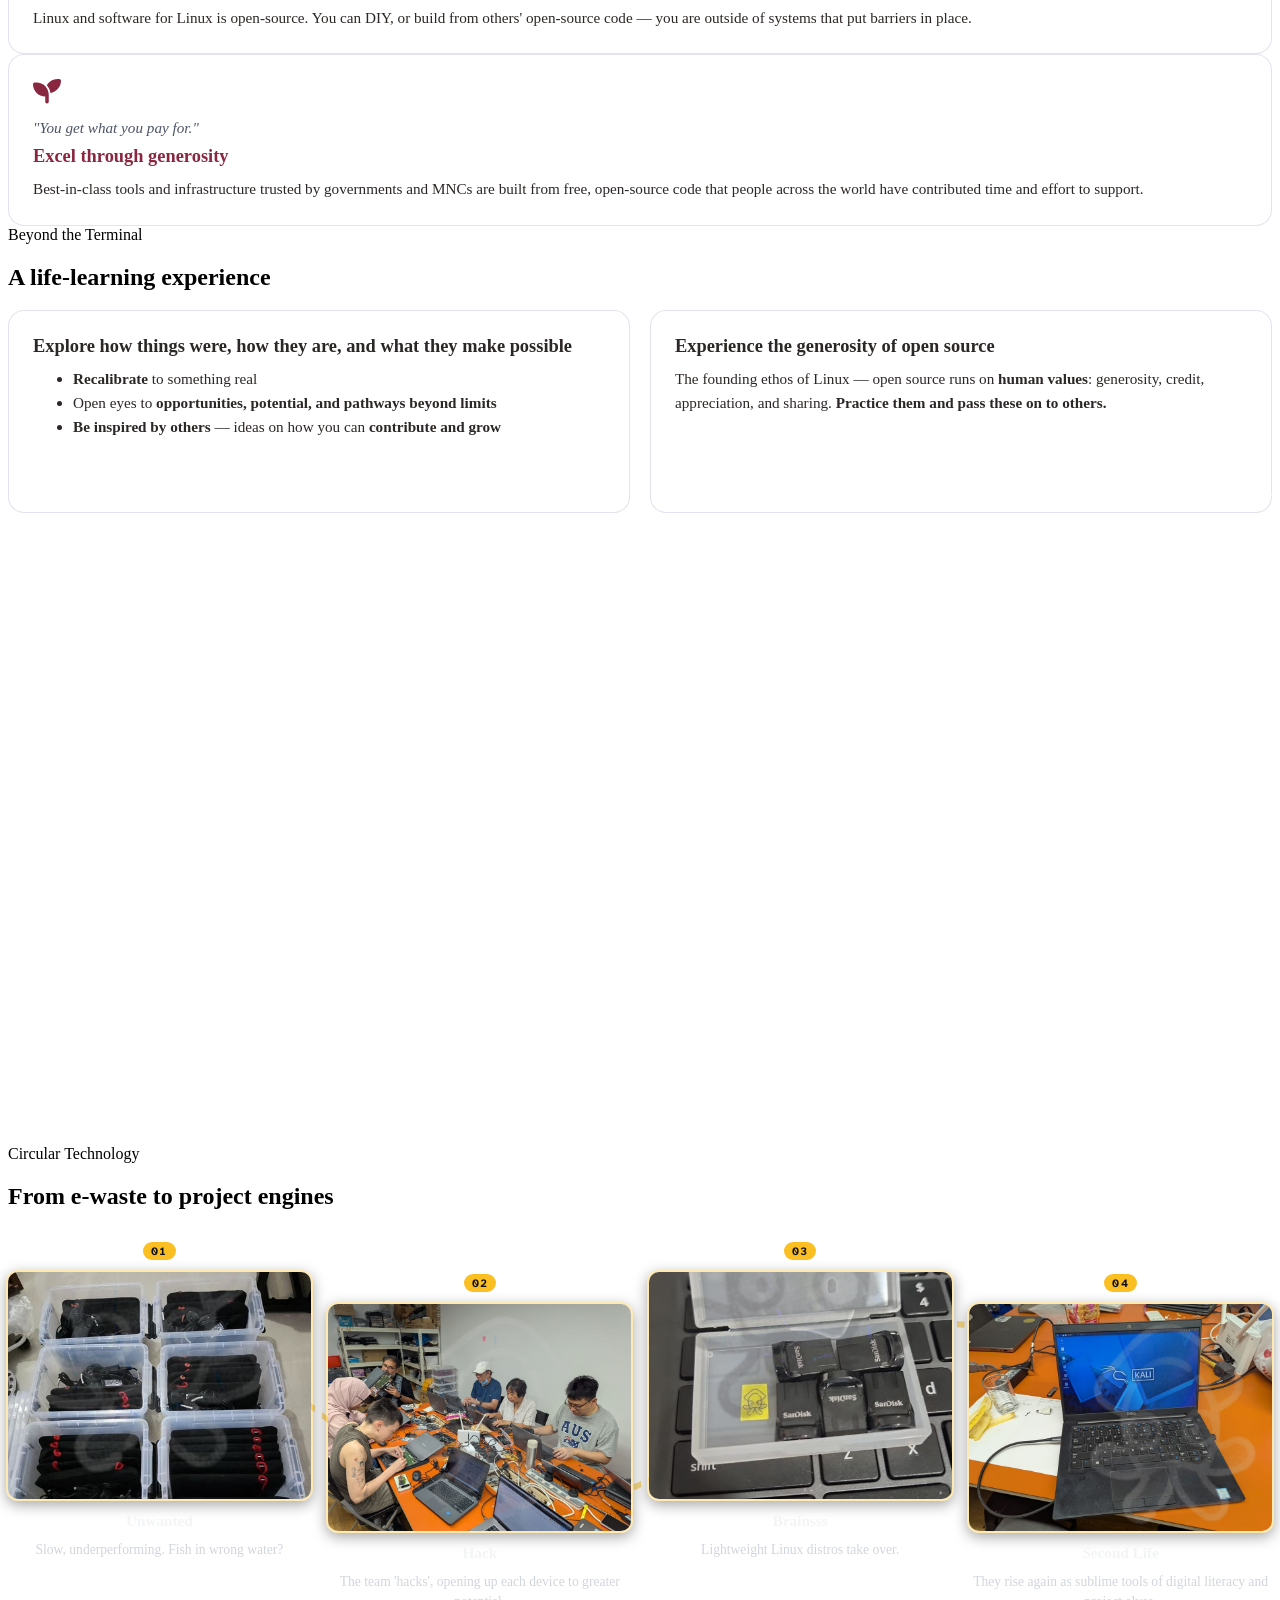
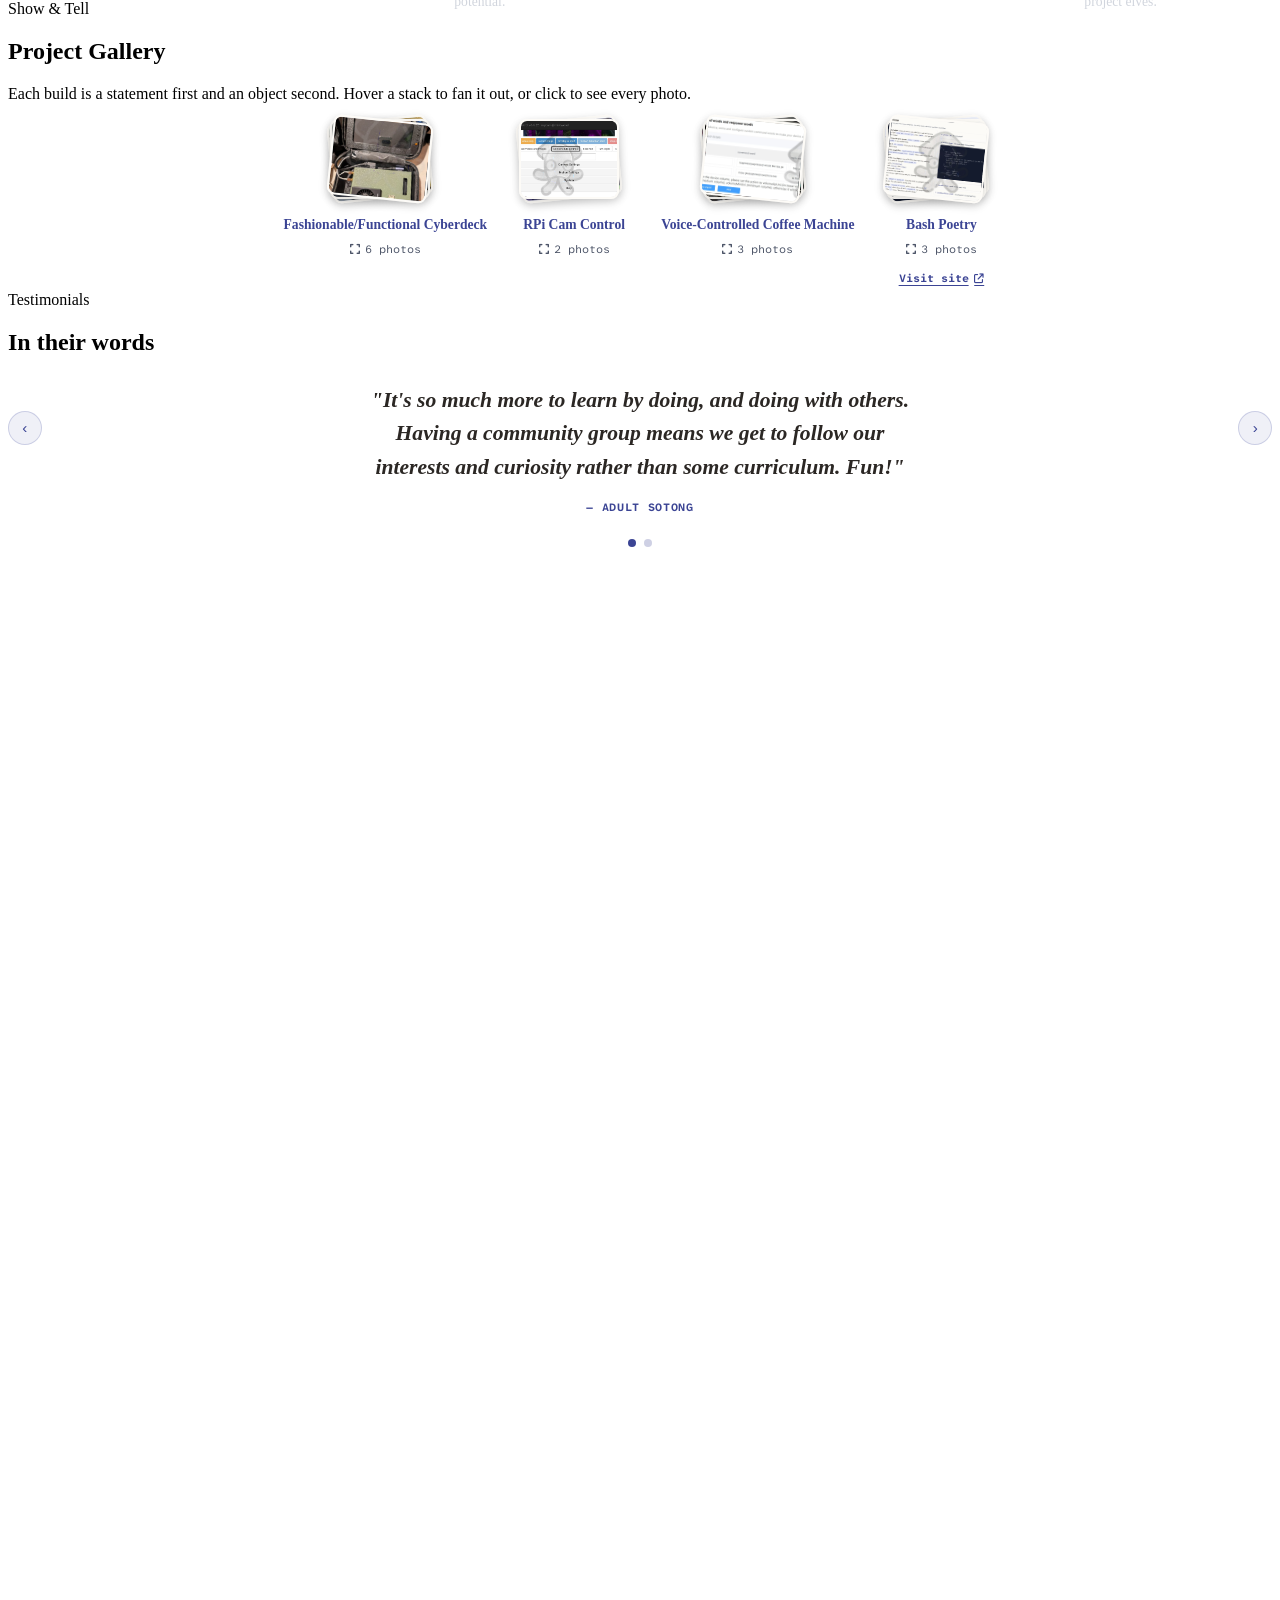
==== commit bf9c119e: "added instagram link in footer" ====
--- a/about.html
+++ b/about.html
@@ -246,6 +246,9 @@
          <a href="index.html" class="hover:text-gold transition-colors">Home</a>
          <a href="about.html" class="hover:text-gold transition-colors">About</a>
          <a href="partner.html" class="hover:text-gold transition-colors">Partner</a>
+         <a href="https://www.instagram.com/blursotonglinux/" target="_blank" rel="noopener noreferrer" aria-label="BLUR on Instagram (opens in a new tab)" class="hover:text-gold transition-colors text-lg">
+           <i class="fa-brands fa-instagram" aria-hidden="true"></i>
+         </a>
        </nav>
 
      </div>
--- a/css/styles.css
+++ b/css/styles.css
@@ -272,6 +272,13 @@
   border: 2px solid rgba(251, 191, 36, 0.3);
 }
 @media (max-width: 480px) { .wheel-static-photos img { width: calc(50% - 0.3rem); } }
+/* 5+ photos: fit 5 per row (3 per row on phones) instead of leaving one orphaned */
+.wheel-static-photos img:first-child:nth-last-child(n+5),
+.wheel-static-photos img:first-child:nth-last-child(n+5) ~ img { width: calc(20% - 0.5rem); min-width: 56px; box-sizing: border-box; }
+@media (max-width: 480px) {
+  .wheel-static-photos img:first-child:nth-last-child(n+5),
+  .wheel-static-photos img:first-child:nth-last-child(n+5) ~ img { width: calc(33.333% - 0.45rem); }
+}
 .wheel-sq-link { display: inline-flex; align-items: center; gap: 0.3rem; margin-top: 0.5rem; font-family: var(--font-mono); font-size: var(--fs-micro); font-weight: 700; color: var(--gold); text-decoration: none; }
 .wheel-sq-link:hover { text-decoration: underline; }
 .wheel-progress-dots { display: flex; gap: 0.4rem; justify-content: center; margin-top: 0.9rem; position: relative; z-index: 2; }
@@ -416,7 +423,43 @@
 .gallery-fan-project:focus-visible, .gallery-fan-stack[role="button"]:focus-visible { outline: 3px solid var(--squid-700); outline-offset: 3px; border-radius: var(--radius-sm); }
 .gallery-fan-count { display: inline-flex; align-items: center; gap: 0.3rem; }
 .gallery-fan-count .fa-expand { font-size: var(--fs-micro); }
+/* Inner photo trigger (wrapper .gallery-fan-project keeps the hover fan effect) */
+.gallery-fan-trigger { display: flex; flex-direction: column; align-items: center; gap: 0.6rem; cursor: pointer; }
+.gallery-fan-trigger:focus-visible { outline: 3px solid var(--squid-700); outline-offset: 3px; border-radius: var(--radius-sm); }
+/* External "Visit site" link — icon signals it opens a new tab */
+.gallery-fan-link { display: inline-flex; align-items: center; gap: 0.35rem; font-family: var(--font-mono); font-size: var(--fs-micro); font-weight: 700; color: var(--squid-700); text-decoration: underline; text-underline-offset: 3px; min-height: 24px; }
+.gallery-fan-link:hover { text-decoration-thickness: 2px; }
+.gallery-fan-link:focus-visible { outline: 3px solid var(--squid-700); outline-offset: 3px; border-radius: var(--radius-sm); }
+.gallery-fan-link .fa-arrow-up-right-from-square { font-size: 0.85em; }
+.lightbox-link { display: inline-flex; align-items: center; gap: 0.4rem; color: var(--text-on-space); font-family: var(--font-mono); font-size: var(--fs-caption); text-decoration: underline; text-underline-offset: 3px; }
+.lightbox-link[hidden] { display: none; }
+.lightbox-link:hover { text-decoration-thickness: 2px; }
+.lightbox-link:focus-visible { outline: 3px solid var(--text-on-space); outline-offset: 3px; border-radius: var(--radius-sm); }
 
 /* --- Partner: BLUR at a Glance (tiles use the shared .card anatomy) --- */
 .glance-row { display: grid; grid-template-columns: repeat(3, 1fr); gap: 1.1rem; }
 @media (max-width: 640px) { .glance-row { grid-template-columns: 1fr; } }
+
+/* --- Home: Side Quests embed (Teable share via view.blursidequest.com) ---
+   Teable picks its gallery column count from the frame width, so on desktop the
+   iframe renders wider than its box and is scaled down to fit (more cards per row).
+   Tune per breakpoint: --sq-scale (1 = no scaling), --sq-height (visible height),
+   --sq-bleed (how far the frame extends into the card's padding on each side). */
+.sq-frame {
+  --sq-scale: 1;
+  --sq-height: 520px;
+  --sq-bleed: 0px;
+  height: var(--sq-height);
+  margin-inline: calc(-1 * var(--sq-bleed));
+}
+.sq-frame iframe {
+  display: block;
+  border: 0;
+  width: calc(100% / var(--sq-scale));
+  height: calc(var(--sq-height) / var(--sq-scale));
+  transform: scale(var(--sq-scale));
+  transform-origin: 0 0;
+}
+@media (min-width: 1024px) {
+  .sq-frame { --sq-scale: 1; --sq-height: 600px; --sq-bleed: var(--space-4); }
+}
